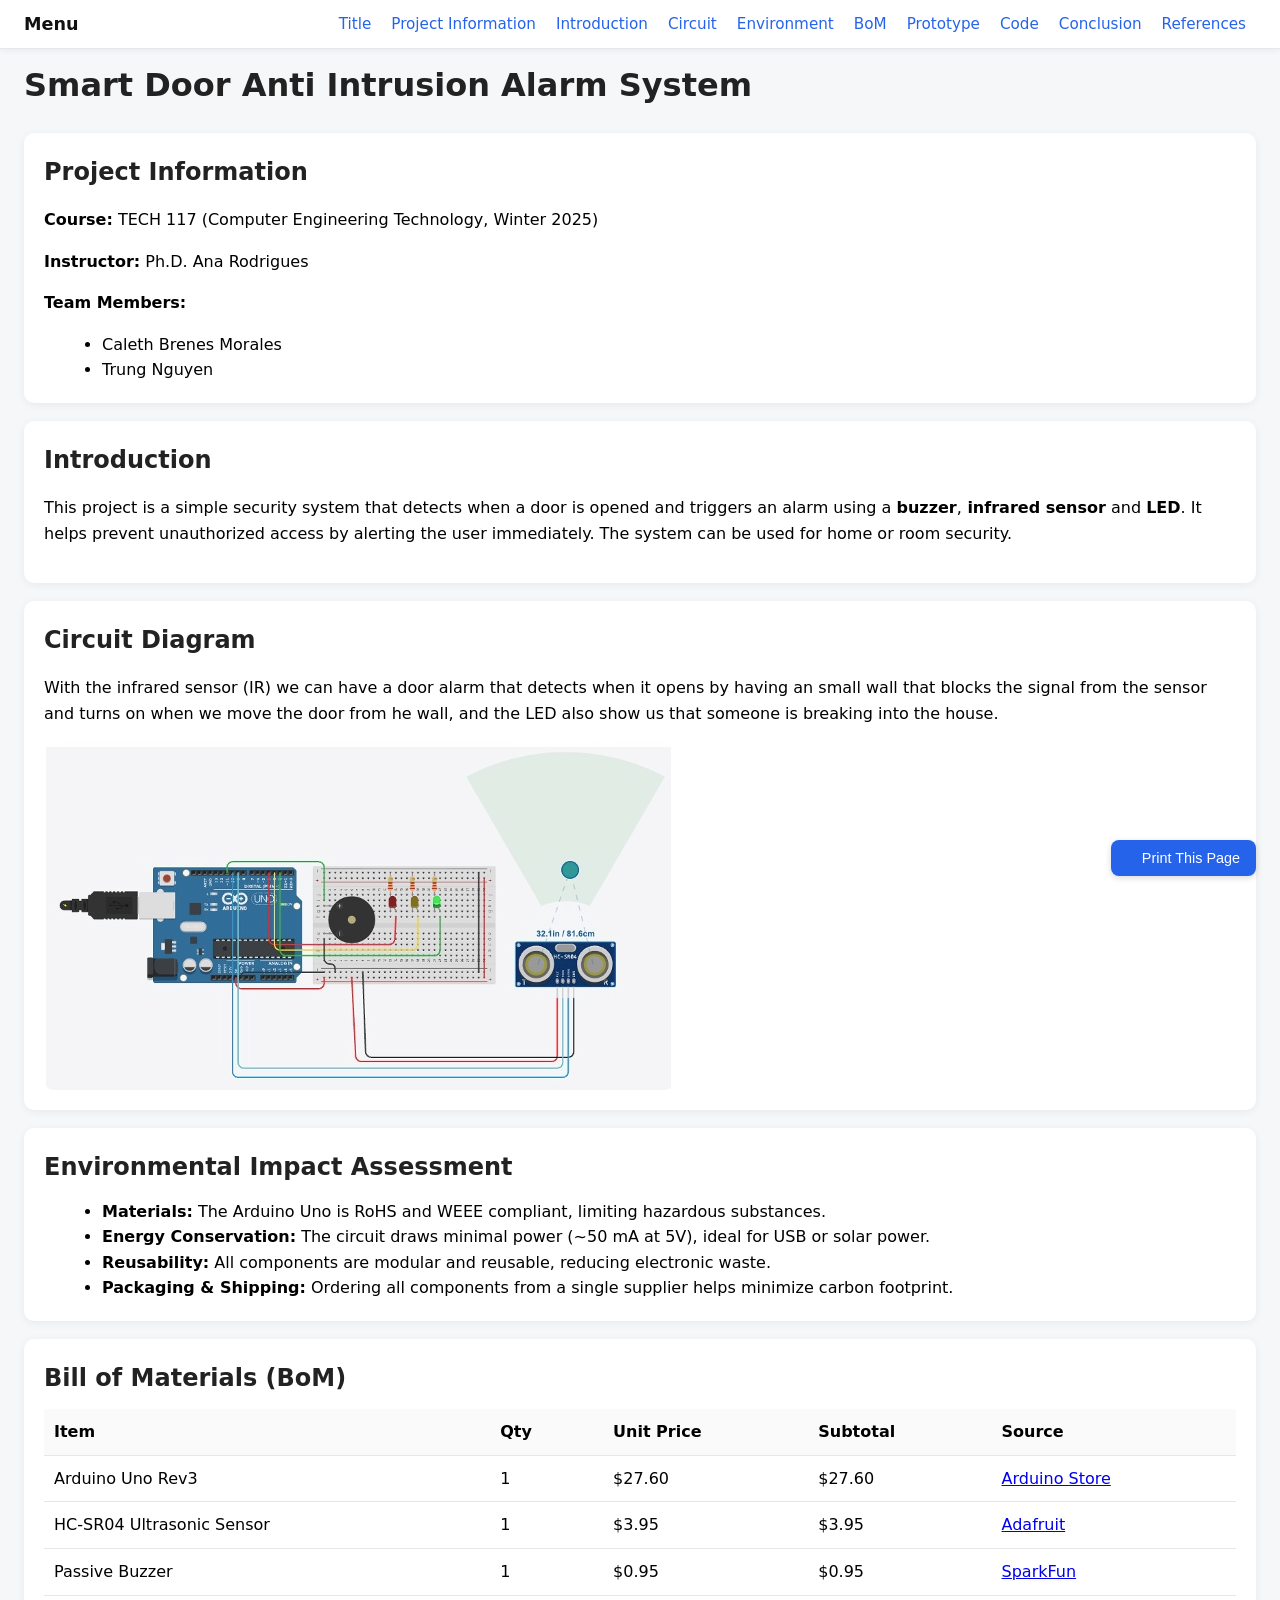
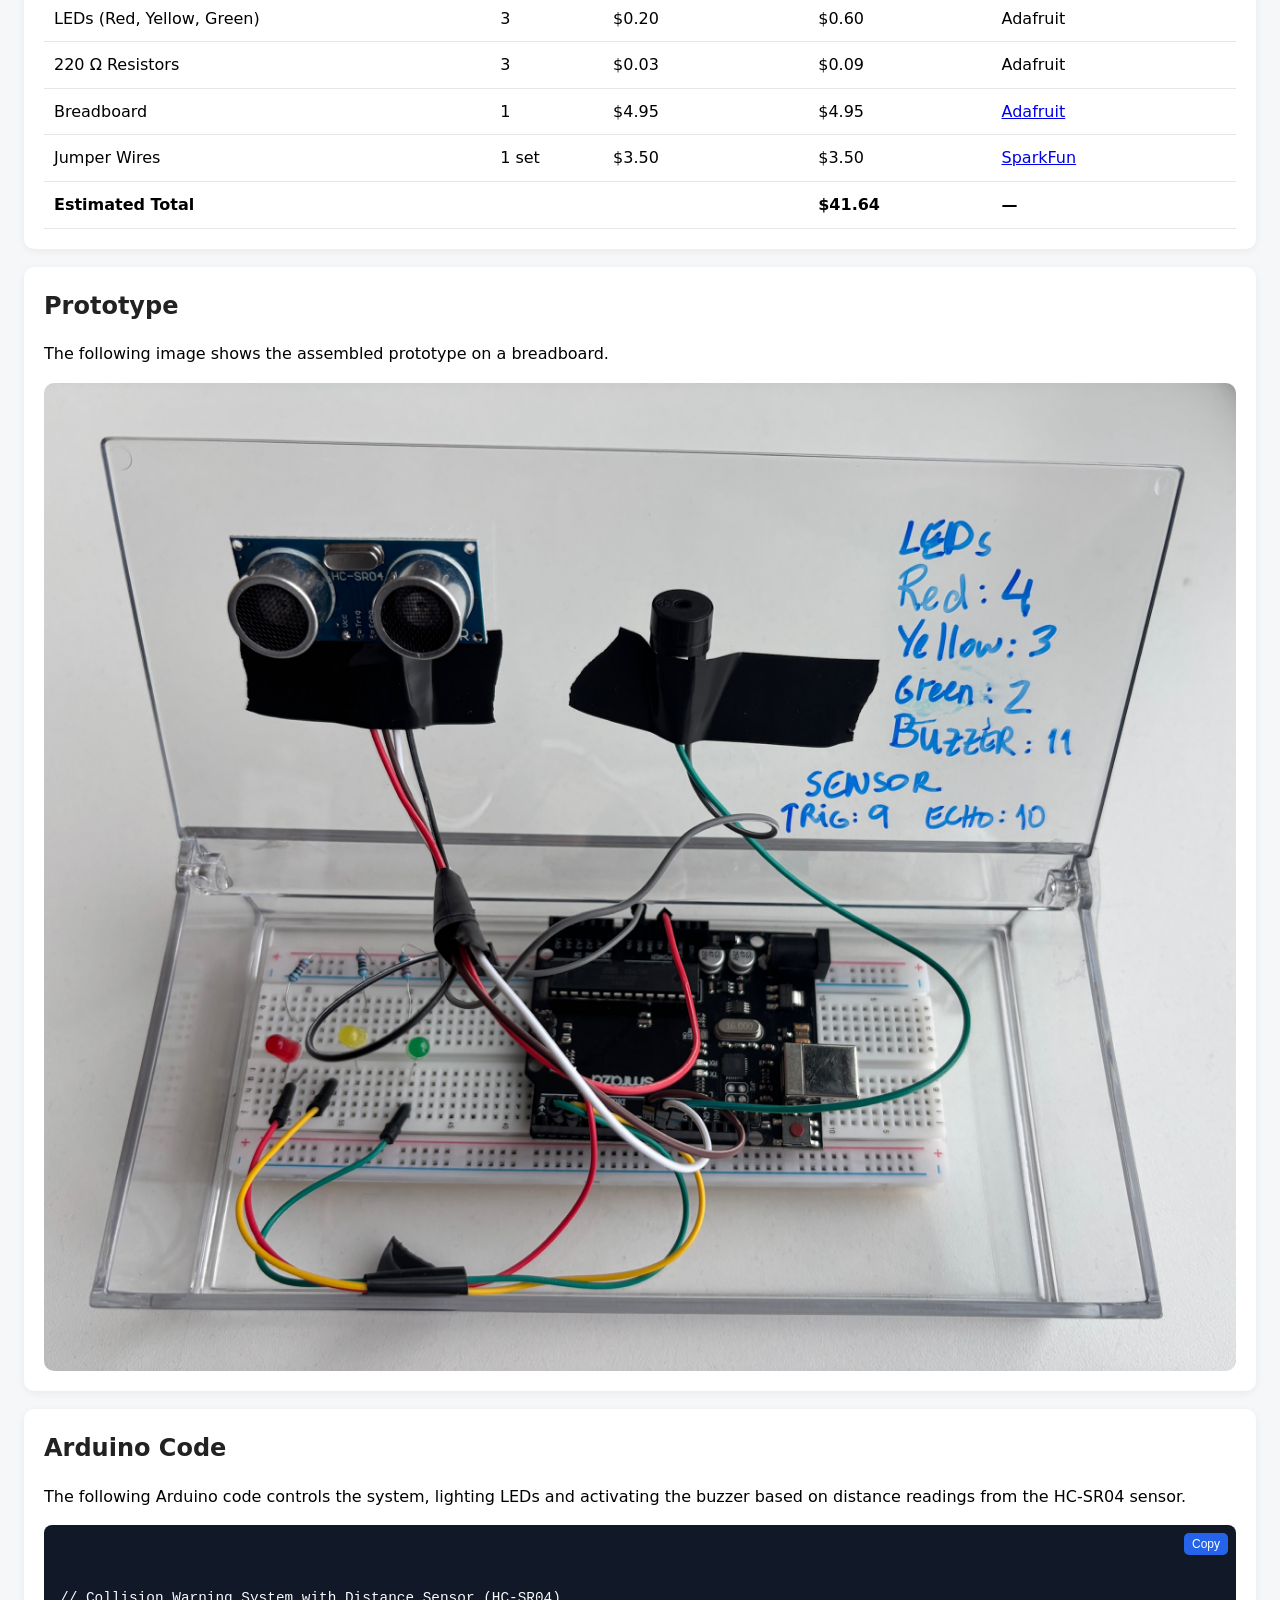
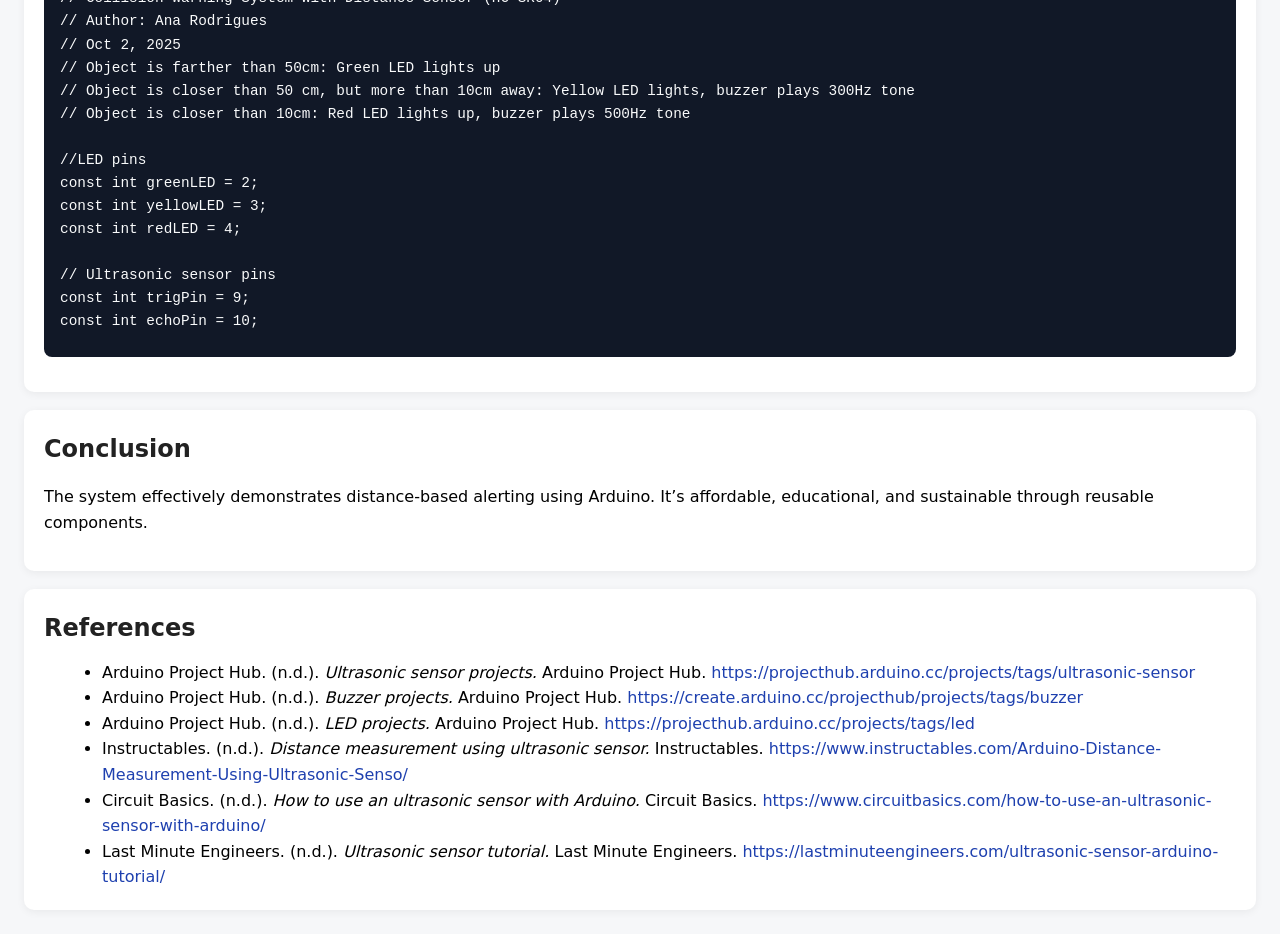
==== index.html @ 3fa7d487 "Add files via upload" ====
<!DOCTYPE html>
<html lang="en">

<head>
  <meta charset="UTF-8" />
  <meta name="viewport" content="width=device-width, initial-scale=1.0" />
  <title>Smart Door Anti Intrusion Alarm System</title>

  <!-- Prism.js syntax highlighting -->
  <link rel="stylesheet" href="https://cdnjs.cloudflare.com/ajax/libs/prism/1.29.0/themes/prism-tomorrow.min.css" />
  <script src="https://cdnjs.cloudflare.com/ajax/libs/prism/1.29.0/prism.min.js"></script>
  <script src="https://cdnjs.cloudflare.com/ajax/libs/prism/1.29.0/components/prism-c.min.js"></script>
  <script src="https://cdnjs.cloudflare.com/ajax/libs/prism/1.29.0/components/prism-cpp.min.js"></script>

  <!-- Includes the stylesheet file styles.css -->
  <link rel="stylesheet" href="styles.css?v=2" />
</head>
<script>
  window.addEventListener("beforeprint", () => {
    const proto = document.getElementById("prototypeImage");
    const printHeroImg = document.querySelector("#print-hero img");

    if (proto && printHeroImg) {
      printHeroImg.src = proto.src;
    }
  });
</script>


<body>
  <!-- Fixed Navigation Menu -->
  <nav id="menu">
    <h3>Menu</h3>
    <ul>
      <li><a href="#top">Title</a></li>
      <li><a href="#information">Project Information</a></li>
      <li><a href="#introduction">Introduction</a></li>
      <li><a href="#circuit-diagram">Circuit</a></li>
      <li><a href="#environment">Environment</a></li>
      <li><a href="#bom">BoM</a></li>
      <li><a href="#prototype">Prototype</a></li>
      <li><a href="#code">Code</a></li>
      <li><a href="#conclusion">Conclusion</a></li>
      <li><a href="#references">References</a></li>
    </ul>
  </nav>
 <button class="print-button" onclick="window.print()" style="position: fixed; bottom: 24px; right: 24px; padding: 10px 16px; background: #2563eb; color: white; border: none; border-radius: 8px; cursor: pointer; box-shadow: 0 2px 6px rgba(0,0,0,0.15); font-size: 0.9rem; z-index: 2000;">  Print This Page </button>

  <h1 id="top">Smart Door Anti Intrusion Alarm System </h1>
<div id="print-hero">
    <img src="" alt="">
</div>

  <section id="information">
    <h2>Project Information</h2>
    <p><strong>Course:</strong> TECH 117 (Computer Engineering Technology, Winter 2025)</p>
    <p><strong>Instructor:</strong> Ph.D. Ana Rodrigues</p>
    <p><strong>Team Members:</strong></p>
    <ul>
      <li>Caleth Brenes Morales</li>
      <li>Trung Nguyen </li>
    </ul>
  </section>

  <section id="introduction">
    <h2>Introduction</h2>
    <p>This project is a simple security system that detects when a door is opened and triggers an alarm using a <strong>buzzer</strong>,<strong> infrared sensor</strong> and <strong>LED</strong>. It helps prevent unauthorized access by alerting the user immediately. The system can be used for home or room security. 
    </p>
  </section>

  <section id="circuit-diagram">
    <h2>Circuit Diagram</h2>
    <p>With the infrared sensor (IR) we can have a door alarm that detects when it opens by having an small wall that blocks the signal from the sensor and turns on when we move the door from he wall, and the LED also show us that someone is breaking into the house.</p>
    <img src="collision-warning-system-Arduino.jpg" alt="Arduino collision warning system">
  </section>

  <section id="environment">
    <h2>Environmental Impact Assessment</h2>
    <ul>
      <li><strong>Materials:</strong> The Arduino Uno is RoHS and WEEE compliant, limiting hazardous substances.
      </li>
      <li><strong>Energy Conservation:</strong> The circuit draws minimal power (~50 mA at 5V), ideal for USB or
        solar power.</li>
      <li><strong>Reusability:</strong> All components are modular and reusable, reducing electronic waste.</li>
      <li><strong>Packaging & Shipping:</strong> Ordering all components from a single supplier helps minimize
        carbon footprint.</li>
    </ul>
  </section>

  <section id="bom">
    <h2>Bill of Materials (BoM)</h2>
    <table>
      <thead>
        <tr>
          <th>Item</th>
          <th>Qty</th>
          <th>Unit Price</th>
          <th>Subtotal</th>
          <th>Source</th>
        </tr>
      </thead>
      <tbody>
        <tr>
          <td>Arduino Uno Rev3</td>
          <td>1</td>
          <td>$27.60</td>
          <td>$27.60</td>
          <td><a href="https://store-usa.arduino.cc/products/arduino-uno-rev3">Arduino Store</a></td>
        </tr>
        <tr>
          <td>HC-SR04 Ultrasonic Sensor</td>
          <td>1</td>
          <td>$3.95</td>
          <td>$3.95</td>
          <td><a href="https://www.adafruit.com/product/3942">Adafruit</a></td>
        </tr>
        <tr>
          <td>Passive Buzzer</td>
          <td>1</td>
          <td>$0.95</td>
          <td>$0.95</td>
          <td><a href="https://www.sparkfun.com/passive-buzzer-module.html">SparkFun</a></td>
        </tr>
        <tr>
          <td>LEDs (Red, Yellow, Green)</td>
          <td>3</td>
          <td>$0.20</td>
          <td>$0.60</td>
          <td>Adafruit</td>
        </tr>
        <tr>
          <td>220 Ω Resistors</td>
          <td>3</td>
          <td>$0.03</td>
          <td>$0.09</td>
          <td>Adafruit</td>
        </tr>
        <tr>
          <td>Breadboard</td>
          <td>1</td>
          <td>$4.95</td>
          <td>$4.95</td>
          <td><a href="https://www.adafruit.com/product/64">Adafruit</a></td>
        </tr>
        <tr>
          <td>Jumper Wires</td>
          <td>1 set</td>
          <td>$3.50</td>
          <td>$3.50</td>
          <td><a href="https://www.sparkfun.com/jumper-wires-standard-7-m-m-30-awg-30-pack.html">SparkFun</a>
          </td>
        </tr>
      </tbody>
      <tfoot>
        <tr>
          <td colspan="3">Estimated Total</td>
          <td>$41.64</td>
          <td>—</td>
        </tr>
      </tfoot>
    </table>
  </section>

  <section id="prototype">
    <h2>Prototype</h2>
    <p>The following image shows the assembled prototype on a breadboard.</p>
    <img  id="prototypeImage" src="prototype.jpg" alt="Collision warning system prototype">
  </section>

  <section id="code">
    <h2>Arduino Code</h2>
    <p>The following Arduino code controls the system, lighting LEDs and activating the buzzer based on distance readings from the HC-SR04 sensor.</p>
<div class="code-container" style="position: relative;">
      <button class="copy-btn" onclick="copyCode()" 
              style="position:absolute; top:8px; right:8px; z-index:10;">
          Copy
      </button>

      <pre class="line-numbers">
 
  <code id="arduinoCode" class="language-cpp">
// Collision Warning System with Distance Sensor (HC-SR04)
// Author: Ana Rodrigues
// Oct 2, 2025
// Object is farther than 50cm: Green LED lights up
// Object is closer than 50 cm, but more than 10cm away: Yellow LED lights, buzzer plays 300Hz tone
// Object is closer than 10cm: Red LED lights up, buzzer plays 500Hz tone

//LED pins
const int greenLED = 2;
const int yellowLED = 3;
const int redLED = 4;

// Ultrasonic sensor pins
const int trigPin = 9;
const int echoPin = 10;

// Passive buzzer pin
const int buzzer = 11;

void setup() {
  pinMode(greenLED, OUTPUT);
  pinMode(yellowLED, OUTPUT);
  pinMode(redLED, OUTPUT);
  pinMode(trigPin, OUTPUT);
  pinMode(echoPin, INPUT);
  Serial.begin(9600);
}

void loop() {
  // Measure distance
  digitalWrite(trigPin, LOW);
  delayMicroseconds(2);
  digitalWrite(trigPin, HIGH);
  delayMicroseconds(10);
  digitalWrite(trigPin, LOW);

  long duration = pulseIn(echoPin, HIGH);
  long distance = duration * 0.034 / 2;

  Serial.print("Distance: ");
  Serial.print(distance);
  Serial.println(" cm");
  
  //Error in measurement:
  if (distance <= 0)
    return;

  //Too close:
  if (distance <= 10) {
    digitalWrite(greenLED, LOW);
    digitalWrite(yellowLED, LOW);
    digitalWrite(redLED, HIGH);
    tone(buzzer, 500); // Play 500Hz tone
    return;
  }

  //Midrange:
  if (distance <= 30) {
    digitalWrite(greenLED, LOW);
    digitalWrite(yellowLED, HIGH);
    digitalWrite(redLED, LOW);
    tone(buzzer, 300); // Play 300Hz tone
    return;
  }

  //Normal status:
  digitalWrite(greenLED, HIGH);
  digitalWrite(yellowLED, LOW);
  digitalWrite(redLED, LOW);
  noTone(buzzer); // stop buzzer

  delay(100);
}
    </code>
  </pre>

    <script>
      function copyCode() {
        const code = document.getElementById('arduinoCode').innerText;
        navigator.clipboard.writeText(code).then(() => {
          alert('Code copied to clipboard!');
        });
      }
    </script>
  </section>



  <section id="conclusion">
    <h2>Conclusion</h2>
    <p>The system effectively demonstrates distance-based alerting using Arduino. It’s affordable, educational, and
      sustainable through reusable components.</p>
  </section>

 <section id="references">
  <h2>References</h2>

  <ul>
    <li>
      Arduino Project Hub. (n.d.). 
      <em>Ultrasonic sensor projects.</em> 
      Arduino Project Hub. 
      <a href="https://projecthub.arduino.cc/projects/tags/ultrasonic-sensor" target="_blank" rel="noopener noreferrer">
        https://projecthub.arduino.cc/projects/tags/ultrasonic-sensor
      </a>
    </li>

    <li>
      Arduino Project Hub. (n.d.). 
      <em>Buzzer projects.</em> 
      Arduino Project Hub. 
      <a href="https://create.arduino.cc/projecthub/projects/tags/buzzer" target="_blank" rel="noopener noreferrer">
        https://create.arduino.cc/projecthub/projects/tags/buzzer
      </a>
    </li>

    <li>
      Arduino Project Hub. (n.d.). 
      <em>LED projects.</em> 
      Arduino Project Hub. 
      <a href="https://projecthub.arduino.cc/projects/tags/led" target="_blank" rel="noopener noreferrer">
        https://projecthub.arduino.cc/projects/tags/led
      </a>
    </li>

    <li>
      Instructables. (n.d.). 
      <em>Distance measurement using ultrasonic sensor.</em> 
      Instructables. 
      <a href="https://www.instructables.com/Arduino-Distance-Measurement-Using-Ultrasonic-Senso/" target="_blank" rel="noopener noreferrer">
        https://www.instructables.com/Arduino-Distance-Measurement-Using-Ultrasonic-Senso/
      </a>
    </li>

    <li>
      Circuit Basics. (n.d.). 
      <em>How to use an ultrasonic sensor with Arduino.</em> 
      Circuit Basics. 
      <a href="https://www.circuitbasics.com/how-to-use-an-ultrasonic-sensor-with-arduino/" target="_blank" rel="noopener noreferrer">
        https://www.circuitbasics.com/how-to-use-an-ultrasonic-sensor-with-arduino/
      </a>
    </li>

    <li>
      Last Minute Engineers. (n.d.). 
      <em>Ultrasonic sensor tutorial.</em> 
      Last Minute Engineers. 
      <a href="https://lastminuteengineers.com/ultrasonic-sensor-arduino-tutorial/" target="_blank" rel="noopener noreferrer">
        https://lastminuteengineers.com/ultrasonic-sensor-arduino-tutorial/
      </a>
    </li>
  </ul>
</section>



</body>

</html>
---- styles.css ----
html {
    scroll-behavior: smooth;
}

main {
    padding: 100px 24px 40px;
    /* pushes content below the navbar */
}



:root {
    color-scheme: light dark;
}

body {
    font-family: system-ui, Arial, sans-serif;
    line-height: 1.6;
    margin: 24px;
    background: #f6f7f9;
    scroll-padding-top: 100px;
    /* keeps scroll positions correct */
}

h1 {
    color: #222;
    margin-top: 60px;
    scroll-margin-top: 100px;
    /* adjust this to your nav height */

}

h2 {
    color: #222;
    margin: 0 0 12px;
}

section {
    background: #fff;
    padding: 20px;
    margin: 0 0 18px;
    border-radius: 10px;
    box-shadow: 0 2px 8px rgba(0, 0, 0, .06);
    scroll-margin-top: 60px;
    /* adjust this to your nav height */

}

ul {
    margin: 8px 0 0 18px;
}

img {
    display: block;
    max-width: 100%;
    height: auto;
    border-radius: 10px;
}

table {
    width: 100%;
    border-collapse: collapse;
    margin-top: 10px;
}

th,
td {
    border-bottom: 1px solid #e5e7eb;
    padding: 10px;
    text-align: left;
    vertical-align: top;
}

th {
    background: #fafafa;
}

tfoot td {
    font-weight: 700;
}

pre {
    background: #111827;
    color: #f9fafb;
    padding: 16px;
    border-radius: 8px;
    overflow-x: auto;
    /* allows horizontal scrolling */
    overflow-y: auto;
    /* allows vertical scrolling */
    max-height: 400px;
    /* limits height before scrolling */
    font-family: "Courier New", monospace;
    font-size: 0.9rem;
    position: relative;
}

.copy-btn {
    position: absolute;
    top: 8px;
    right: 8px;
    background: #2563eb;
    color: #fff;
    border: none;
    border-radius: 5px;
    padding: 4px 8px;
    cursor: pointer;
    font-size: 0.75rem;
}

.copy-btn:hover {
    background: #1d4ed8;
}

/* --- Fixed top navigation bar --- */
nav#menu {
    position: fixed;
    top: 0;
    left: 0;
    right: 0;
    background: #ffffffee;
    backdrop-filter: blur(4px);
    border-bottom: 1px solid #e5e7eb;
    box-shadow: 0 2px 6px rgba(0, 0, 0, 0.05);
    z-index: 1000;
    padding: 10px 24px;
    display: flex;
    align-items: center;
    justify-content: space-between;
    flex-wrap: wrap;
}

nav#menu h3 {
    margin: 0;
    font-size: 1.1rem;
    color: #111;
}

nav#menu ul {
    display: flex;
    list-style: none;
    margin: 0;
    padding: 0;
    flex-wrap: wrap;
}

nav#menu li {
    margin: 0 10px;
}

nav#menu a {
    text-decoration: none;
    color: #2563eb;
    font-weight: 500;
    font-size: 0.95rem;
    transition: color 0.2s ease-in-out;
}

nav#menu a:hover {
    color: #1d4ed8;
    text-decoration: underline;
}

/* --- References section --- */

#references a {
    color: #1e40af;
    text-decoration: none;
}

#references a:hover {
    text-decoration: underline;
}

/* Responsive: hide menu on small screens */
@media (max-width: 768px) {
    nav#menu ul {
        display: block;
        margin-top: 8px;
    }

    nav#menu li {
        margin: 4px 0;
    }
}

/* === Printer-Friendly Version === */
/* ===== Printer-friendly overrides (paste at end of styles.css) ===== */
@media print {
  /* hide interactive UI */
  nav#menu,
  .print-button,
  .copy-btn {
    display: none !important;
  }

  /* general page cleanup */
  body {
    background: #ffffff !important;
    margin: 12mm !important; /* use printer-friendly margin */
    color: #000 !important;
  }

  section {
    box-shadow: none !important;
    background: #fff !important;
    padding: 0 0 12px !important;
    margin: 0 0 12px !important;
    border-radius: 0 !important;
  }

  /* make code blocks expand and paginate (no inner scrollbars) */
  pre, pre > code, code.language-cpp, pre.line-numbers {
    max-height: none !important;        /* remove fixed height */
    overflow: visible !important;       /* allow it to flow onto pages */
    white-space: pre-wrap !important;   /* wrap long lines so they don't overflow paper */
    word-break: break-word !important;  /* safer breaking for long tokens */
    background: #fff !important;        /* light background for printing */
    color: #000 !important;
    border: none !important;
    -webkit-print-color-adjust: exact;   /* ensure colors (if any) print as specified */
    page-break-inside: auto !important; /* allow splitting across pages when necessary */
    break-inside: auto !important;
  }

  /* reduce padding so large code blocks don't push content off the page */
  pre {
    padding: 8px !important;
    font-size: 10.5pt !important; /* slightly larger for PDFs if you prefer */
  }

  /* keep table layout printer-friendly */
  table {
    page-break-inside: auto;
  }
  tr {
    page-break-inside: avoid;
    page-break-after: auto;
  }

  /* images should scale to page width */
  img {
    max-width: 100% !important;
    height: auto !important;
    page-break-inside: avoid;
  }

  section {
    page-break-before: always !important;
    break-before: page !important;
}
section:first-of-type {
    page-break-before: auto !important;
    break-before: auto !important;
}

#print-hero {
      display: block !important;
      margin-bottom: 12mm;
      text-align: center;
  }

  #print-hero img {
      max-width: 100%;
      height: auto;
      margin-top: 5mm;
  }
  nav#menu,
    nav#menu * {
        display: none !important;
        visibility: hidden !important;
    }

}
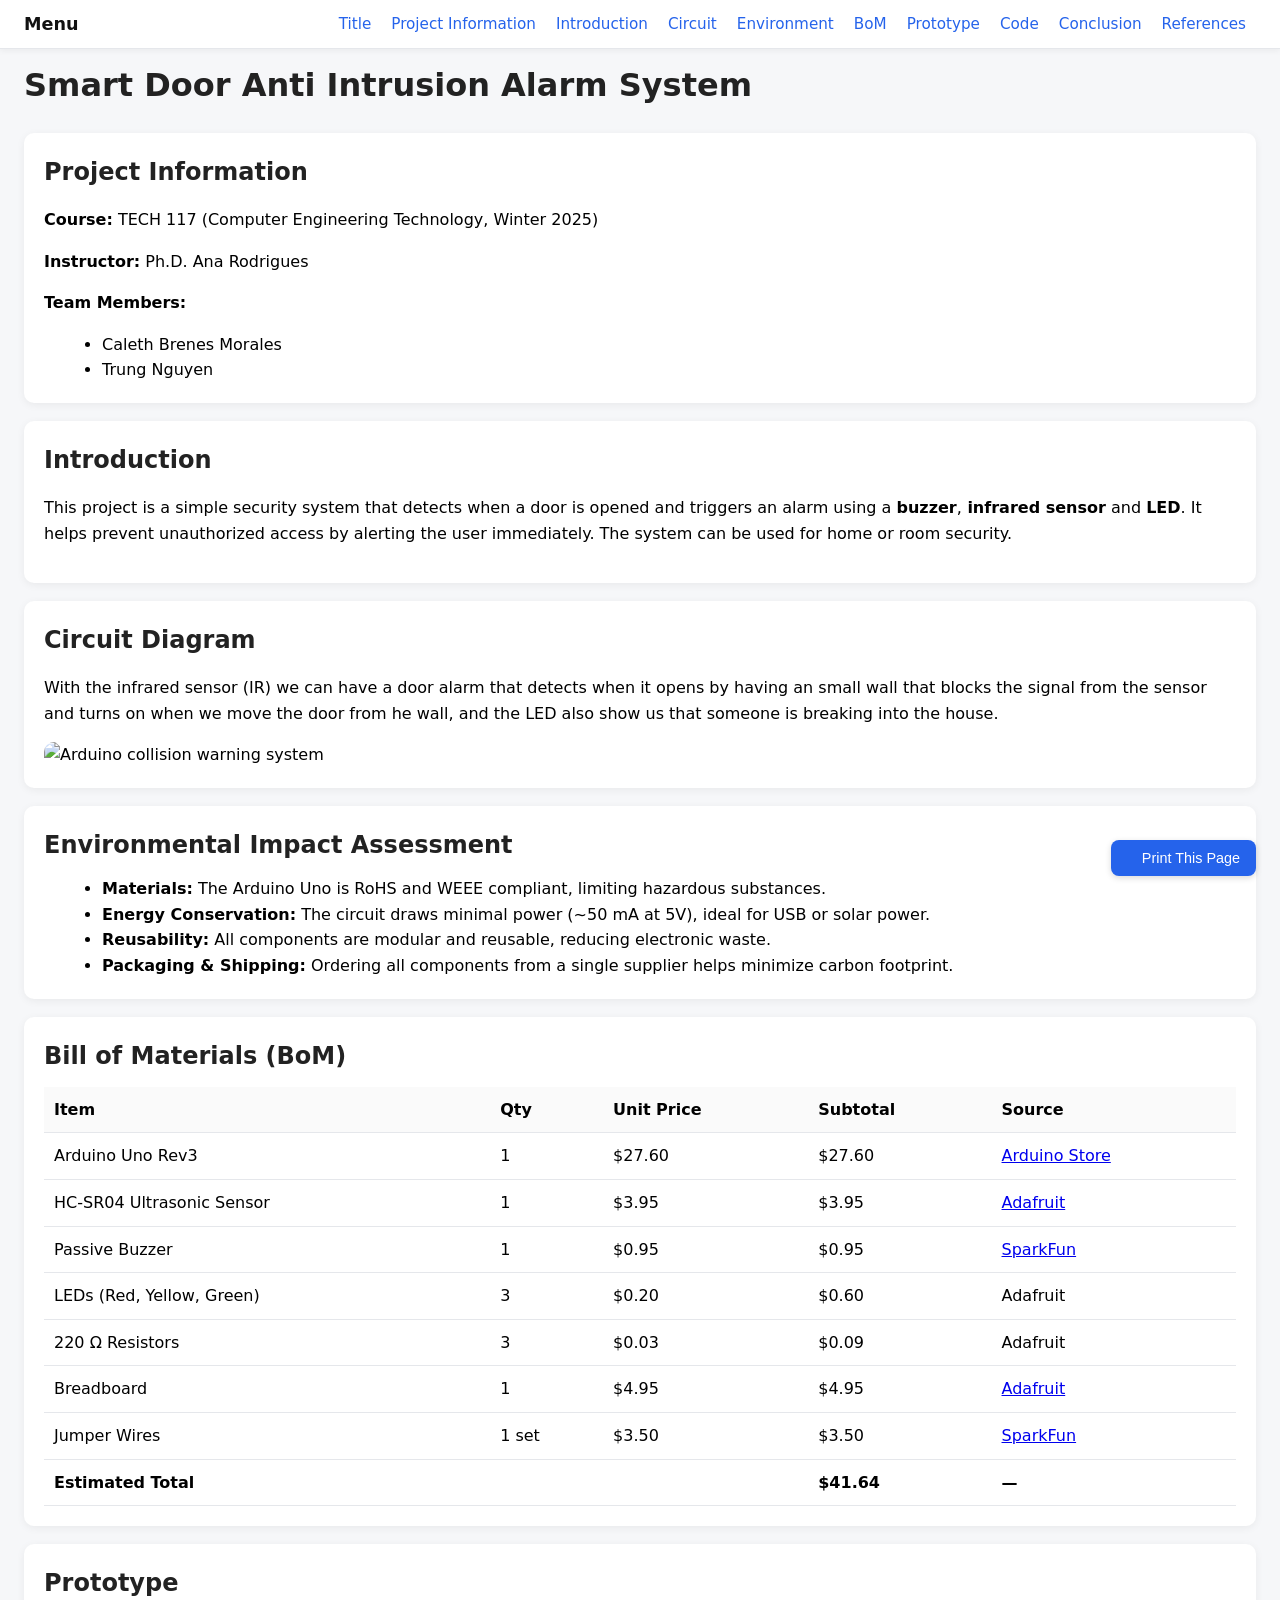
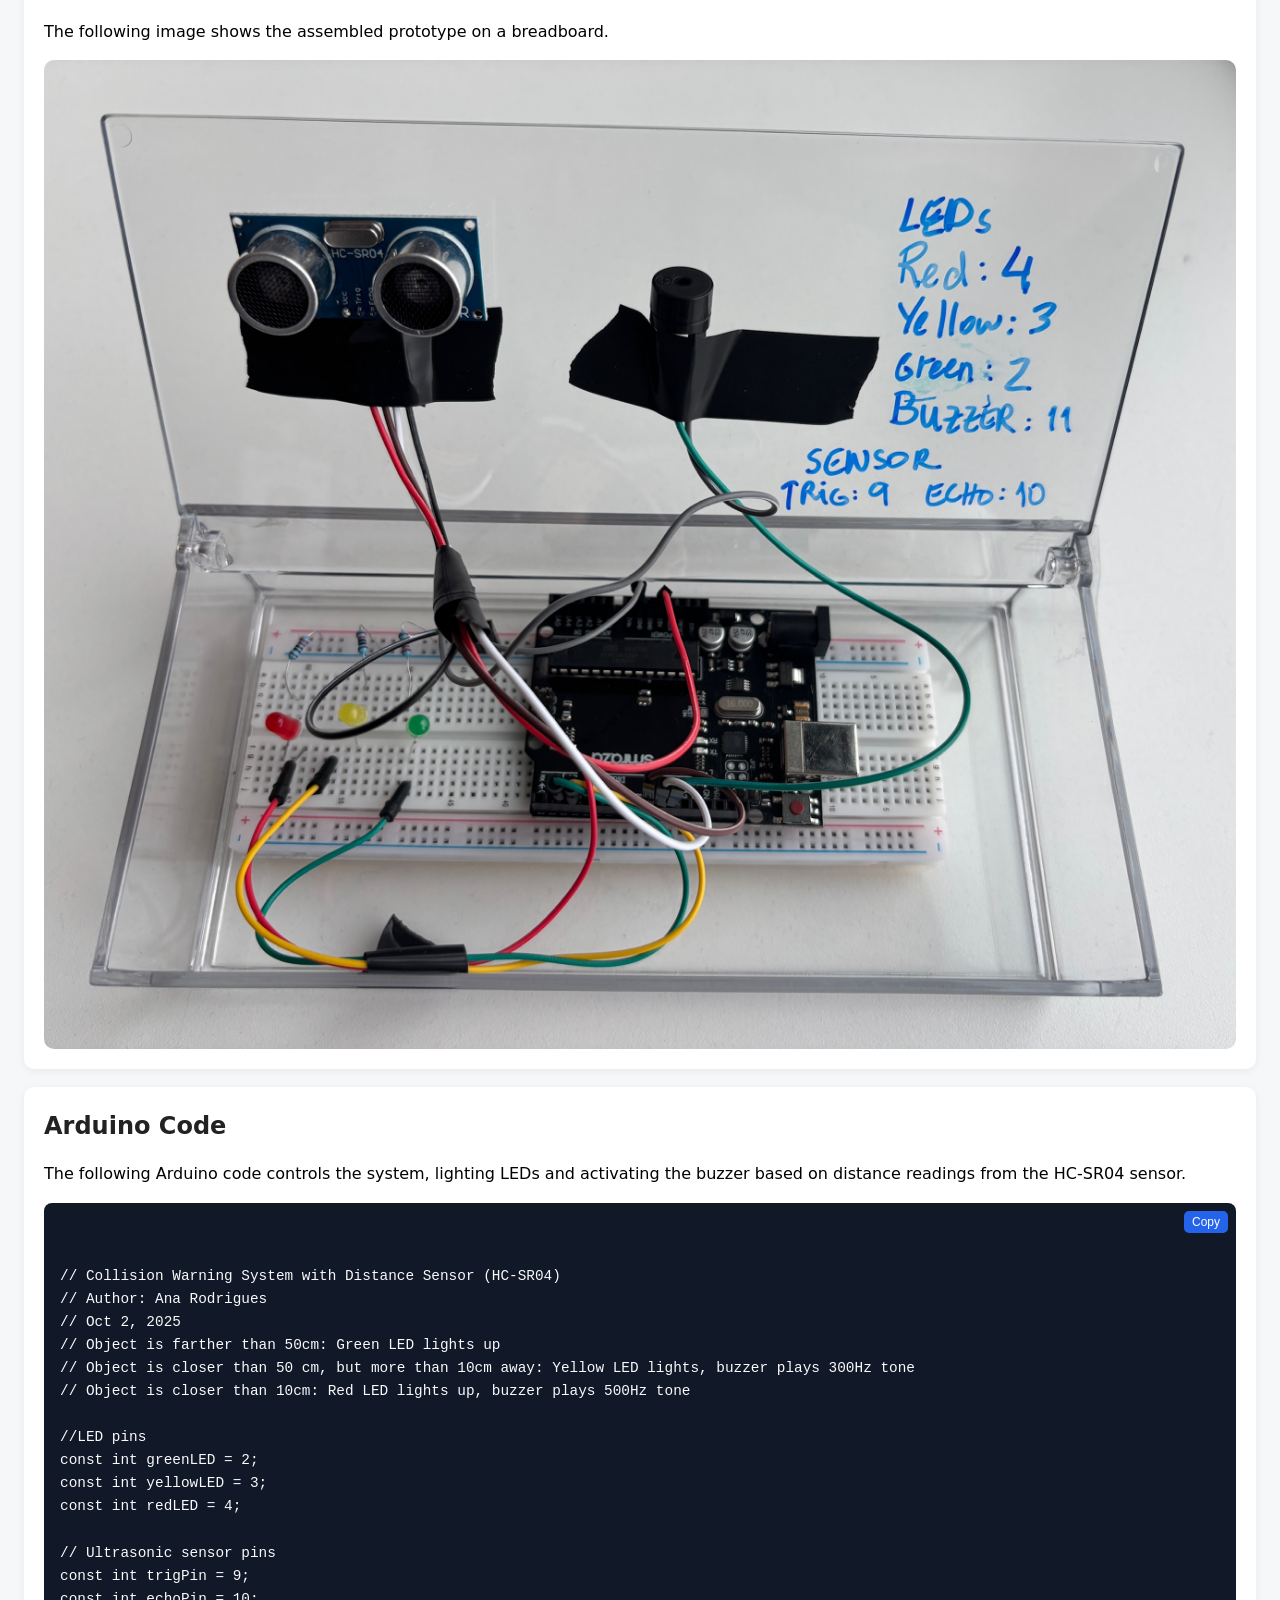
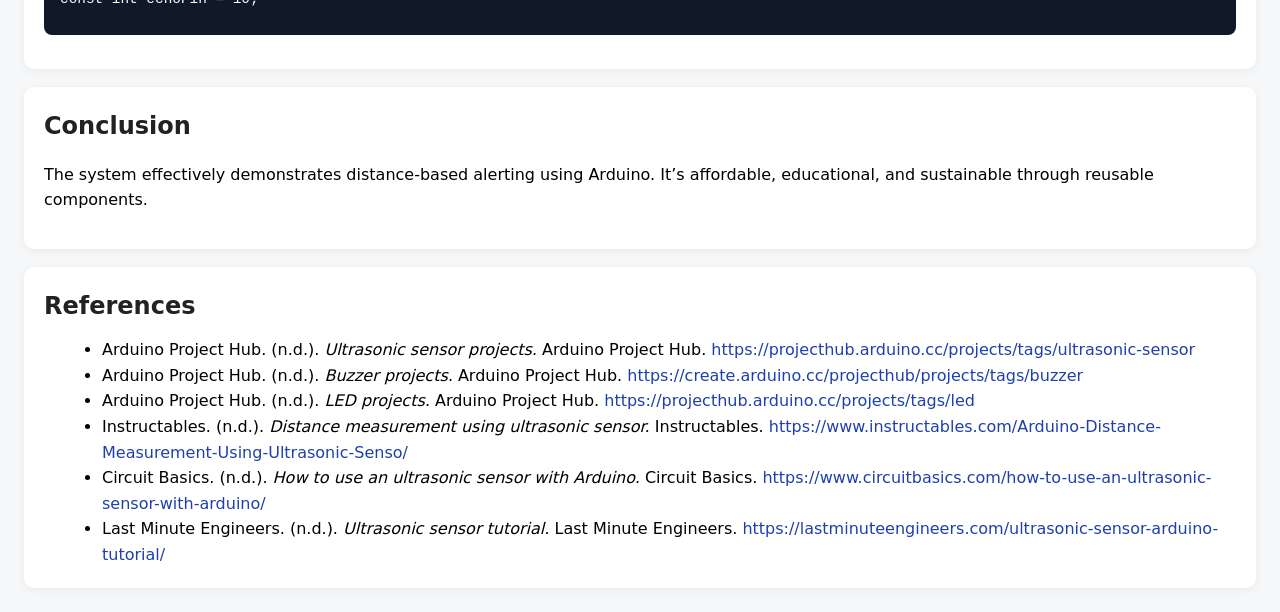
==== commit 9a2cfc84: "index file updated index file with new image" ====
--- a/index.html
+++ b/index.html
@@ -71,7 +71,7 @@
   <section id="circuit-diagram">
     <h2>Circuit Diagram</h2>
     <p>With the infrared sensor (IR) we can have a door alarm that detects when it opens by having an small wall that blocks the signal from the sensor and turns on when we move the door from he wall, and the LED also show us that someone is breaking into the house.</p>
-    <img src="collision-warning-system-Arduino.jpg" alt="Arduino collision warning system">
+    <img src="Obstacle-dectector-with-IR-sensor.jpg" alt="Arduino collision warning system">
   </section>
 
   <section id="environment">
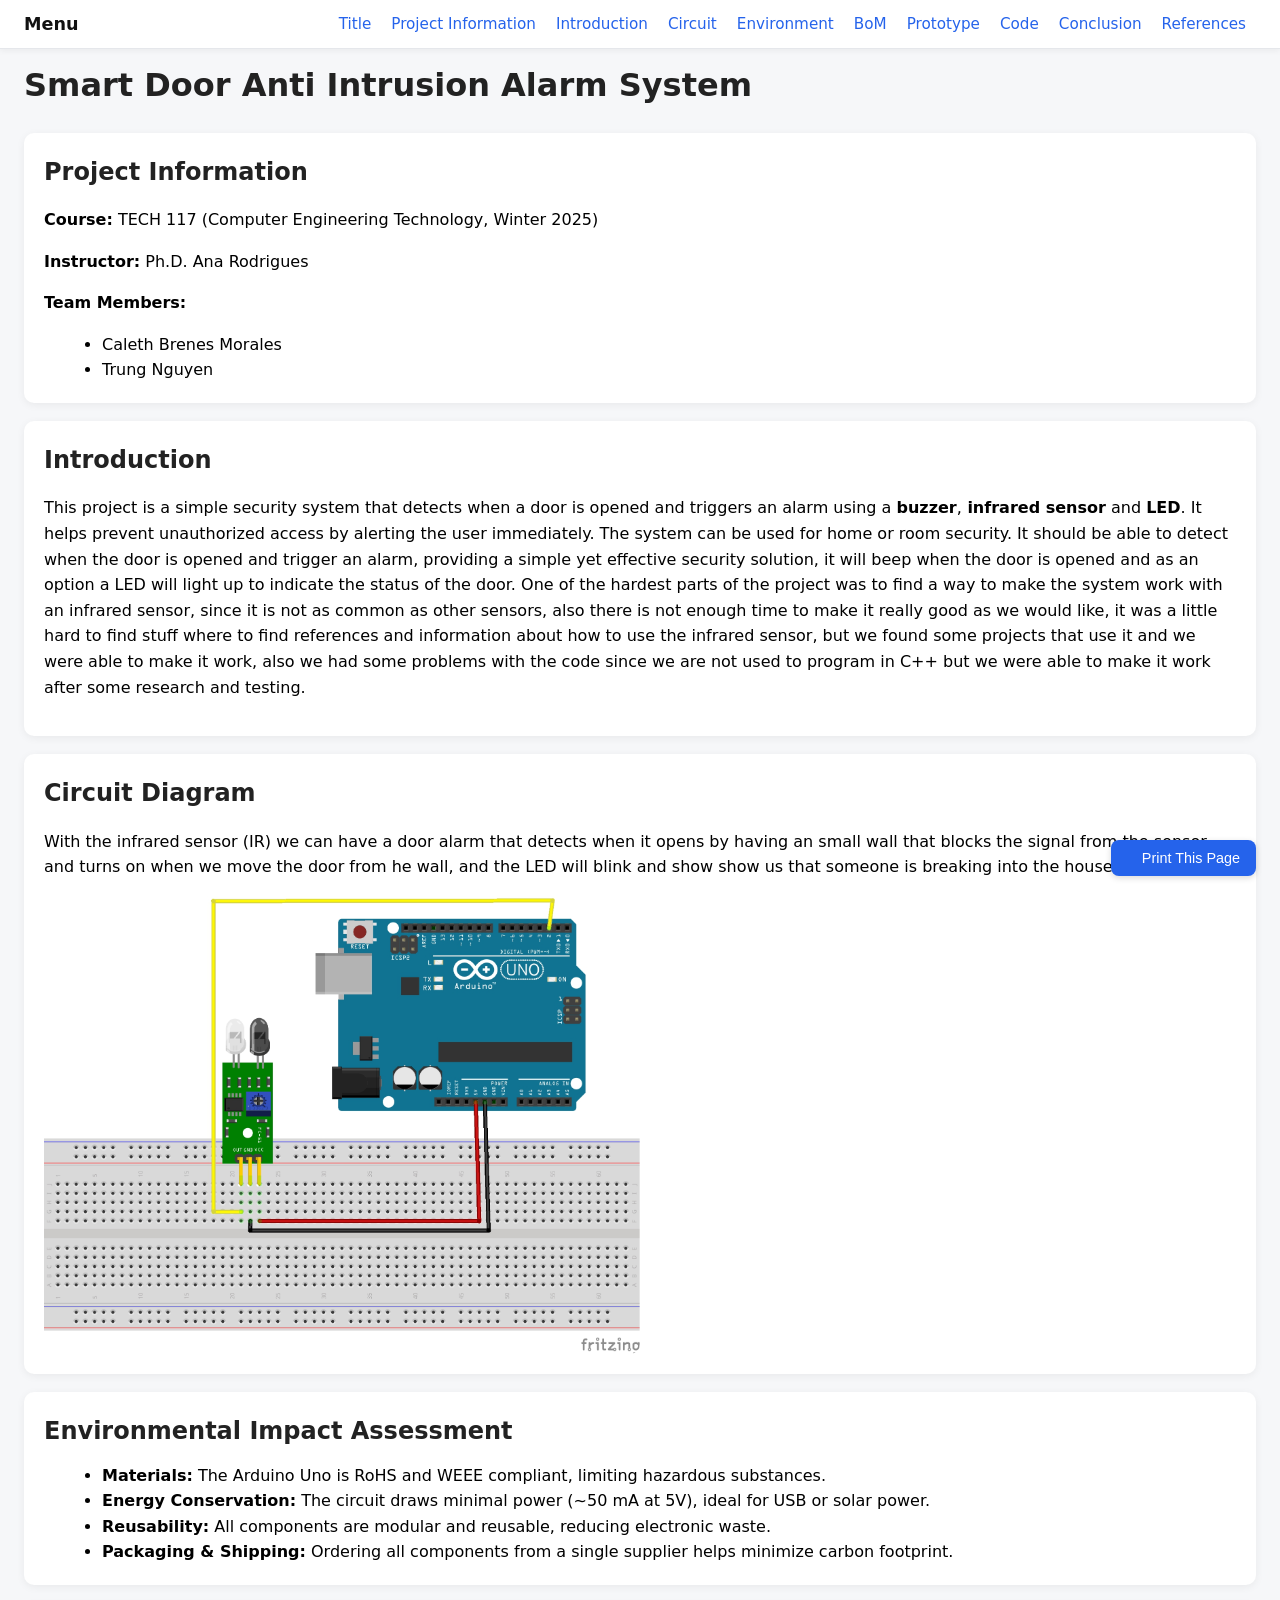
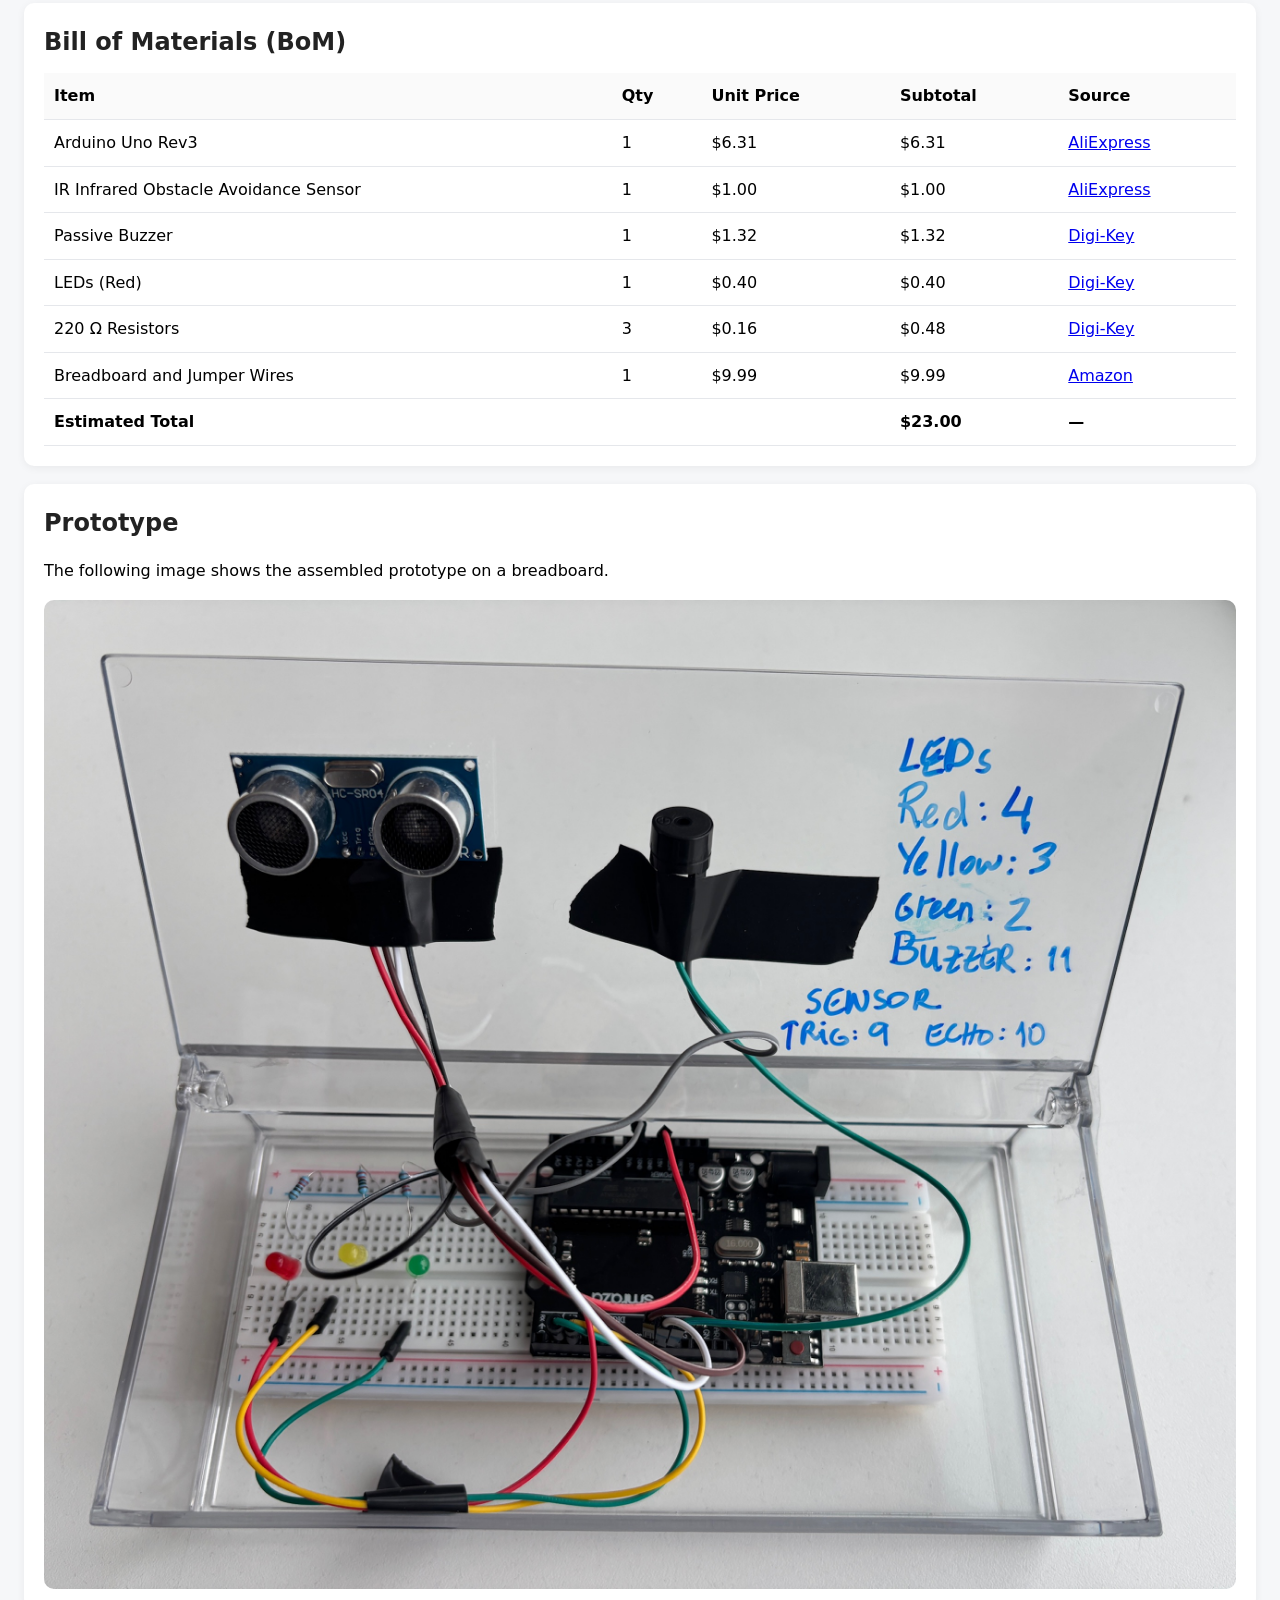
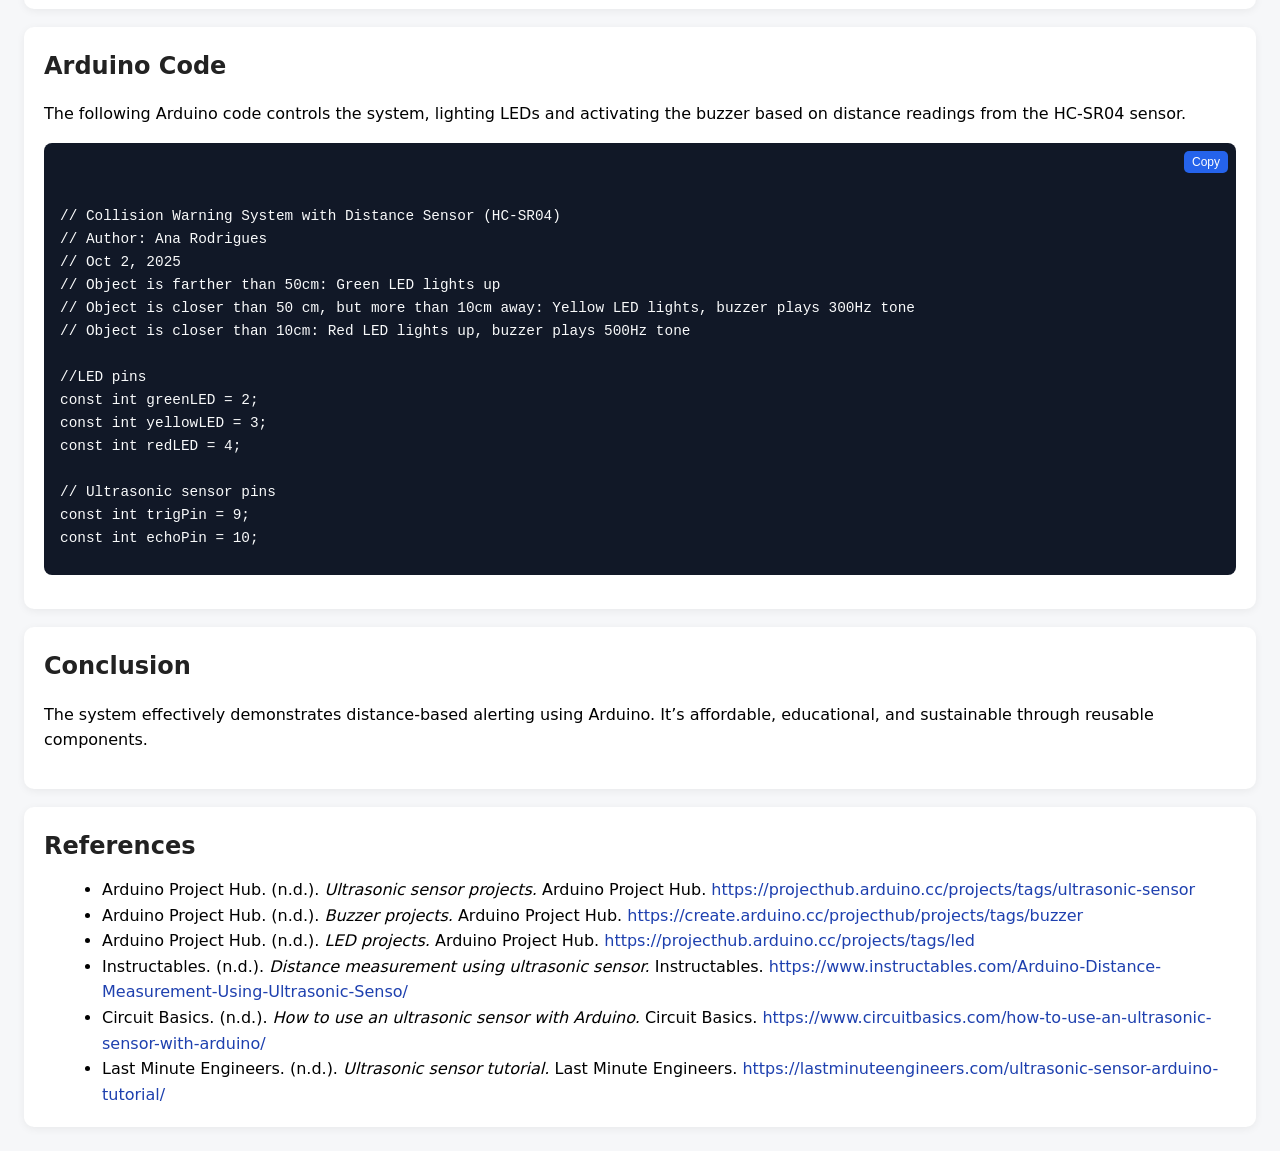
==== commit c7b33f30: "index and styles Changes made to these two files about introduction, references, prices, images etc" ====
--- a/index.html
+++ b/index.html
@@ -64,13 +64,13 @@
 
   <section id="introduction">
     <h2>Introduction</h2>
-    <p>This project is a simple security system that detects when a door is opened and triggers an alarm using a <strong>buzzer</strong>,<strong> infrared sensor</strong> and <strong>LED</strong>. It helps prevent unauthorized access by alerting the user immediately. The system can be used for home or room security. 
+    <p>This project is a simple security system that detects when a door is opened and triggers an alarm using a <strong>buzzer</strong>,<strong> infrared sensor</strong> and <strong>LED</strong>. It helps prevent unauthorized access by alerting the user immediately. The system can be used for home or room security. It should be able to detect when the door is opened and trigger an alarm, providing a simple yet effective security solution, it will beep when the door is opened and as an option a LED will light up to indicate the status of the door. One of the hardest parts of the project was to find a way to make the system work with an infrared sensor, since it is not as common as other sensors, also there is not enough time to make it really good as we would like, it was a little hard to find stuff where to find references and information about how to use the infrared sensor, but we found some projects that use it and we were able to make it work, also we had some problems with the code since we are not used to program in C++ but we were able to make it work after some research and testing.
     </p>
   </section>
 
   <section id="circuit-diagram">
     <h2>Circuit Diagram</h2>
-    <p>With the infrared sensor (IR) we can have a door alarm that detects when it opens by having an small wall that blocks the signal from the sensor and turns on when we move the door from he wall, and the LED also show us that someone is breaking into the house.</p>
+    <p>With the infrared sensor (IR) we can have a door alarm that detects when it opens by having an small wall that blocks the signal from the sensor and turns on when we move the door from he wall, and the LED  will blink and show show us that someone is breaking into the house.</p>
     <img src="Obstacle-dectector-with-IR-sensor.jpg" alt="Arduino collision warning system">
   </section>
 
@@ -103,58 +103,51 @@
         <tr>
           <td>Arduino Uno Rev3</td>
           <td>1</td>
-          <td>$27.60</td>
-          <td>$27.60</td>
-          <td><a href="https://store-usa.arduino.cc/products/arduino-uno-rev3">Arduino Store</a></td>
-        </tr>
-        <tr>
-          <td>HC-SR04 Ultrasonic Sensor</td>
-          <td>1</td>
-          <td>$3.95</td>
-          <td>$3.95</td>
-          <td><a href="https://www.adafruit.com/product/3942">Adafruit</a></td>
+          <td>$6.31</td>
+          <td>$6.31</td>
+          <td><a href="https://www.aliexpress.com/item/1005009850029192.html?src=google&src=google&albch=shopping&acnt=631-313-3945&isdl=y&slnk=&plac=&mtctp=&albbt=Google_7_shopping&aff_platform=google&aff_short_key=UneMJZVf&gclsrc=aw.ds&&albagn=888888&&ds_e_adid=&ds_e_matchtype=&ds_e_device=c&ds_e_network=x&ds_e_product_group_id=&ds_e_product_id=en1005009850029192&ds_e_product_merchant_id=5360280250&ds_e_product_country=CA&ds_e_product_language=en&ds_e_product_channel=online&ds_e_product_store_id=&ds_url_v=2&albcp=19366866438&albag=&isSmbAutoCall=false&needSmbHouyi=false&gad_source=1&gad_campaignid=17337458112&gbraid=0AAAAACbpRIlO-Pb1ALzIKGy-bkuINwtUC&gclid=CjwKCAjwvqjOBhAGEiwAngeQnR8RYJu126oS2Ndnpceh3uk0pZoXTRCJ673lyeuwmfZ_zZ5wT8w-wxoCm5cQAvD_BwE">AliExpress</a></td>
+        </tr>
+        <tr>
+          <td>IR Infrared Obstacle Avoidance Sensor</td>
+          <td>1</td>
+          <td>$1.00</td>
+          <td>$1.00</td>
+          <td><a href="https://www.aliexpress.com/item/1005009170825455.html?src=google&pdp_npi=4%40dis!CAD!0.91!0.85!!!!!%40!12000056127134574!ppc!!!">AliExpress</a></td>
         </tr>
         <tr>
           <td>Passive Buzzer</td>
           <td>1</td>
-          <td>$0.95</td>
-          <td>$0.95</td>
-          <td><a href="https://www.sparkfun.com/passive-buzzer-module.html">SparkFun</a></td>
-        </tr>
-        <tr>
-          <td>LEDs (Red, Yellow, Green)</td>
-          <td>3</td>
-          <td>$0.20</td>
-          <td>$0.60</td>
-          <td>Adafruit</td>
+          <td>$1.32</td>
+          <td>$1.32</td>
+          <td><a href="https://www.digikey.ca/en/products/detail/soberton-inc/WT-1209T/16384509?gclsrc=aw.ds&gad_source=1&gad_campaignid=17336435733&gbraid=0AAAAADrbLli_oYJjJ_R0BfgjiYqfZnp-l&gclid=CjwKCAjwvqjOBhAGEiwAngeQnZt4ki5XQWcKo9uxm20dXg18h6IkG7s0pz4xUXb5BusFdzCZ4MTjaxoCz1QQAvD_BwE">Digi-Key</a></td>
+        </tr>
+        <tr>
+          <td>LEDs (Red)</td>
+          <td>1</td>
+          <td>$0.40</td>
+          <td>$0.40</td>
+         <td><a href="https://www.digikey.ca/en/products/detail/kingbright/WP7113SURDK/16602177?gclsrc=aw.ds&gad_source=1&gad_campaignid=17336435733&gbraid=0AAAAADrbLli_oYJjJ_R0BfgjiYqfZnp-l&gclid=CjwKCAjwvqjOBhAGEiwAngeQnZ3b2XwVKoVP4kJ4l2Pb3NX724UIWS4_Fs4RKBJjZf1xDQQlm6qf3xoCzrcQAvD_BwE">Digi-Key</a></td>
         </tr>
         <tr>
           <td>220 Ω Resistors</td>
           <td>3</td>
-          <td>$0.03</td>
-          <td>$0.09</td>
-          <td>Adafruit</td>
-        </tr>
-        <tr>
-          <td>Breadboard</td>
-          <td>1</td>
-          <td>$4.95</td>
-          <td>$4.95</td>
-          <td><a href="https://www.adafruit.com/product/64">Adafruit</a></td>
-        </tr>
-        <tr>
-          <td>Jumper Wires</td>
-          <td>1 set</td>
-          <td>$3.50</td>
-          <td>$3.50</td>
-          <td><a href="https://www.sparkfun.com/jumper-wires-standard-7-m-m-30-awg-30-pack.html">SparkFun</a>
-          </td>
+          <td>$0.16</td>
+          <td>$0.48</td>
+          <td><a href="https://www.digikey.ca/en/products/detail/koa-speer-electronics-inc/CFS1-4CT52R221J/13538219?gclsrc=aw.ds&gad_source=4&gad_campaignid=23192198598&gbraid=0AAAAADrbLljhFPxjSvOWipf9Fj8C7_0qd&gclid=CjwKCAjwvqjOBhAGEiwAngeQnTjtbJ2LUpRL-pgqUcMu4jyewqsNEE7ev-WvwQtTJnE9Kqn45dpHNxoCTBAQAvD_BwE">Digi-Key</a></td>
+        </tr>
+        <tr>
+          <td>Breadboard and Jumper Wires</td>
+          <td>1</td>
+          <td>$9.99</td>
+          <td>$9.99</td>
+          <td><a href="https://www.amazon.ca/Haobase-Solderless-Breadboard-Points-Contacts/dp/B01FJ7FJKO/ref=asc_df_B01FJ7FJKO?mcid=05f5108cd0d83918a1c218b3f564ebfc&tag=googleshopc0c-20&linkCode=df0&hvadid=706724917197&hvpos=&hvnetw=g&hvrand=12539606091639028348&hvpone=&hvptwo=&hvqmt=&hvdev=c&hvdvcmdl=&hvlocint=&hvlocphy=9198443&hvtargid=pla-2297015288322&psc=1&hvocijid=12539606091639028348-B01FJ7FJKO-&hvexpln=0&gad_source=1">Amazon</a></td>
+        </tr>
         </tr>
       </tbody>
       <tfoot>
         <tr>
           <td colspan="3">Estimated Total</td>
-          <td>$41.64</td>
+          <td>$23.00</td>
           <td>—</td>
         </tr>
       </tfoot>
--- a/styles.css
+++ b/styles.css
@@ -8,10 +8,6 @@
 }
 
 
-
-:root {
-    color-scheme: light dark;
-}
 
 body {
     font-family: system-ui, Arial, sans-serif;
@@ -55,6 +51,10 @@
     max-width: 100%;
     height: auto;
     border-radius: 10px;
+}
+
+#circuit-diagram img {
+    max-width: 50%;
 }
 
 table {
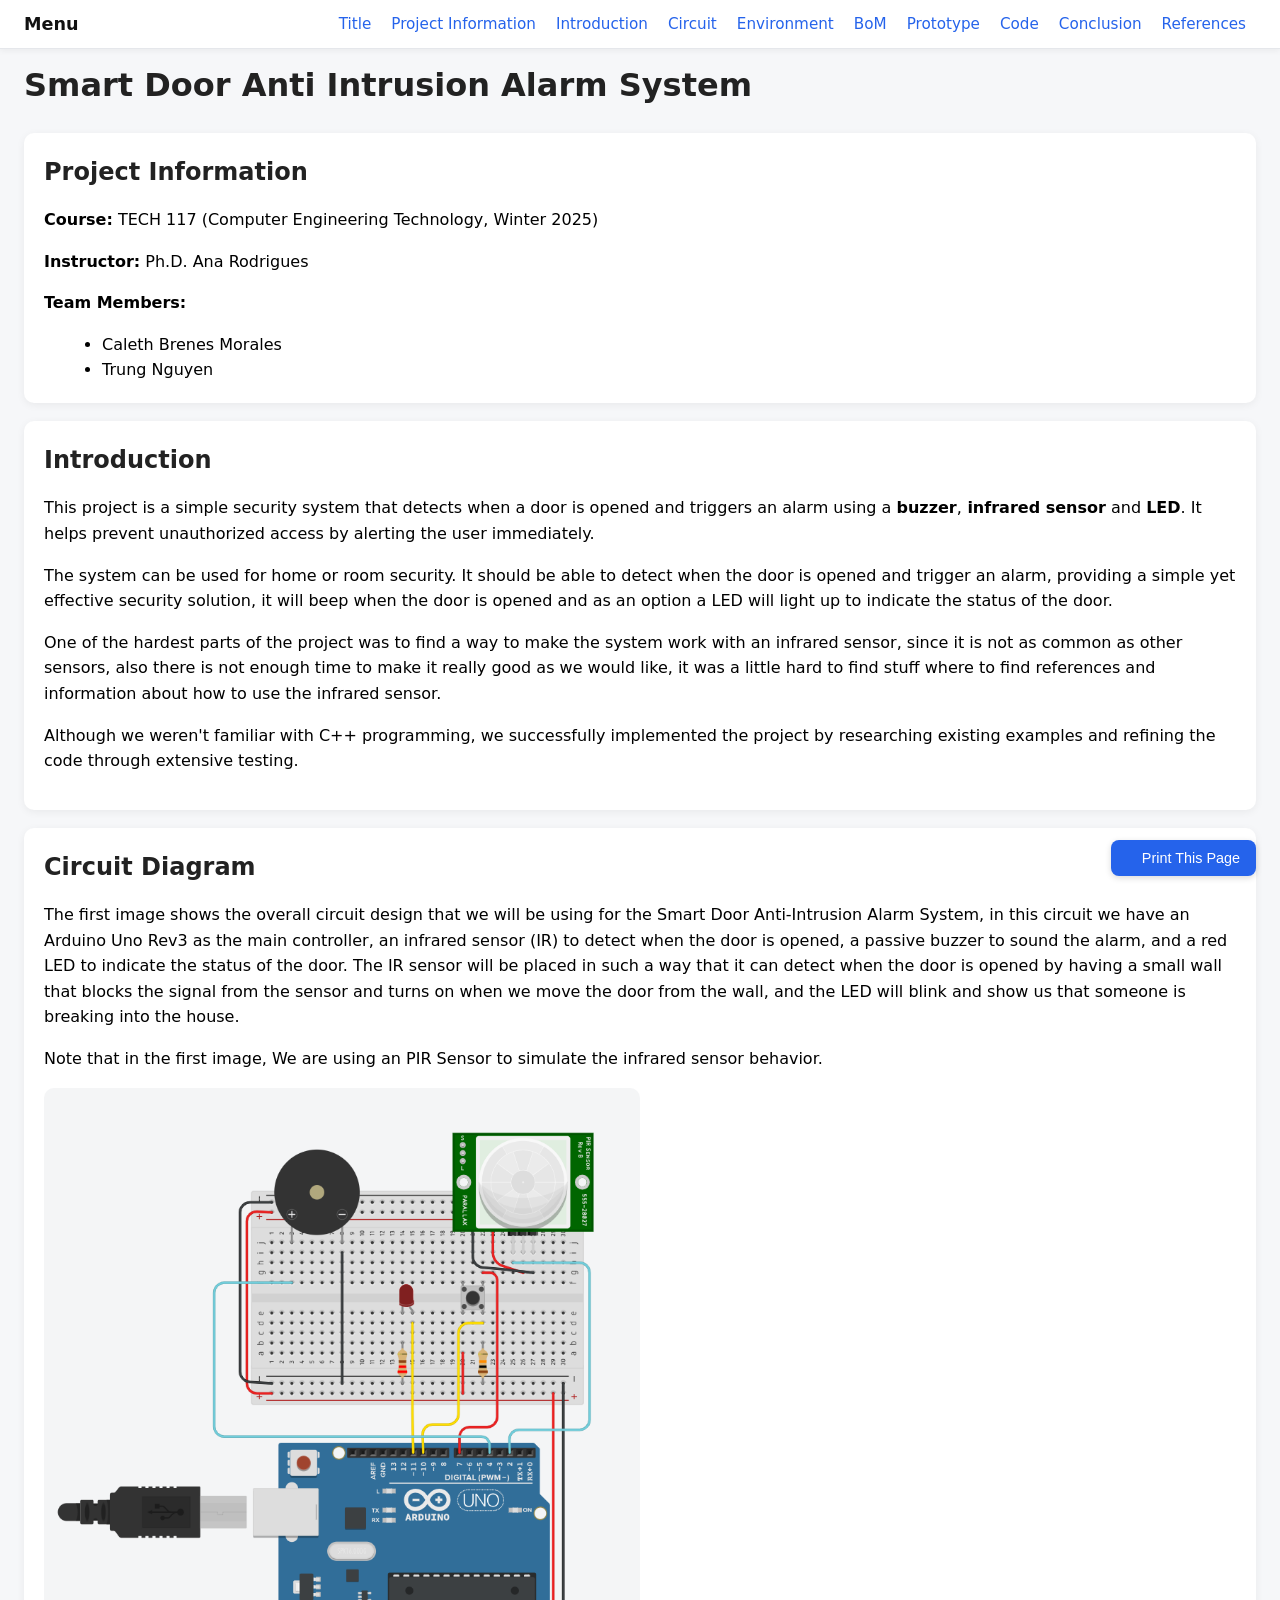
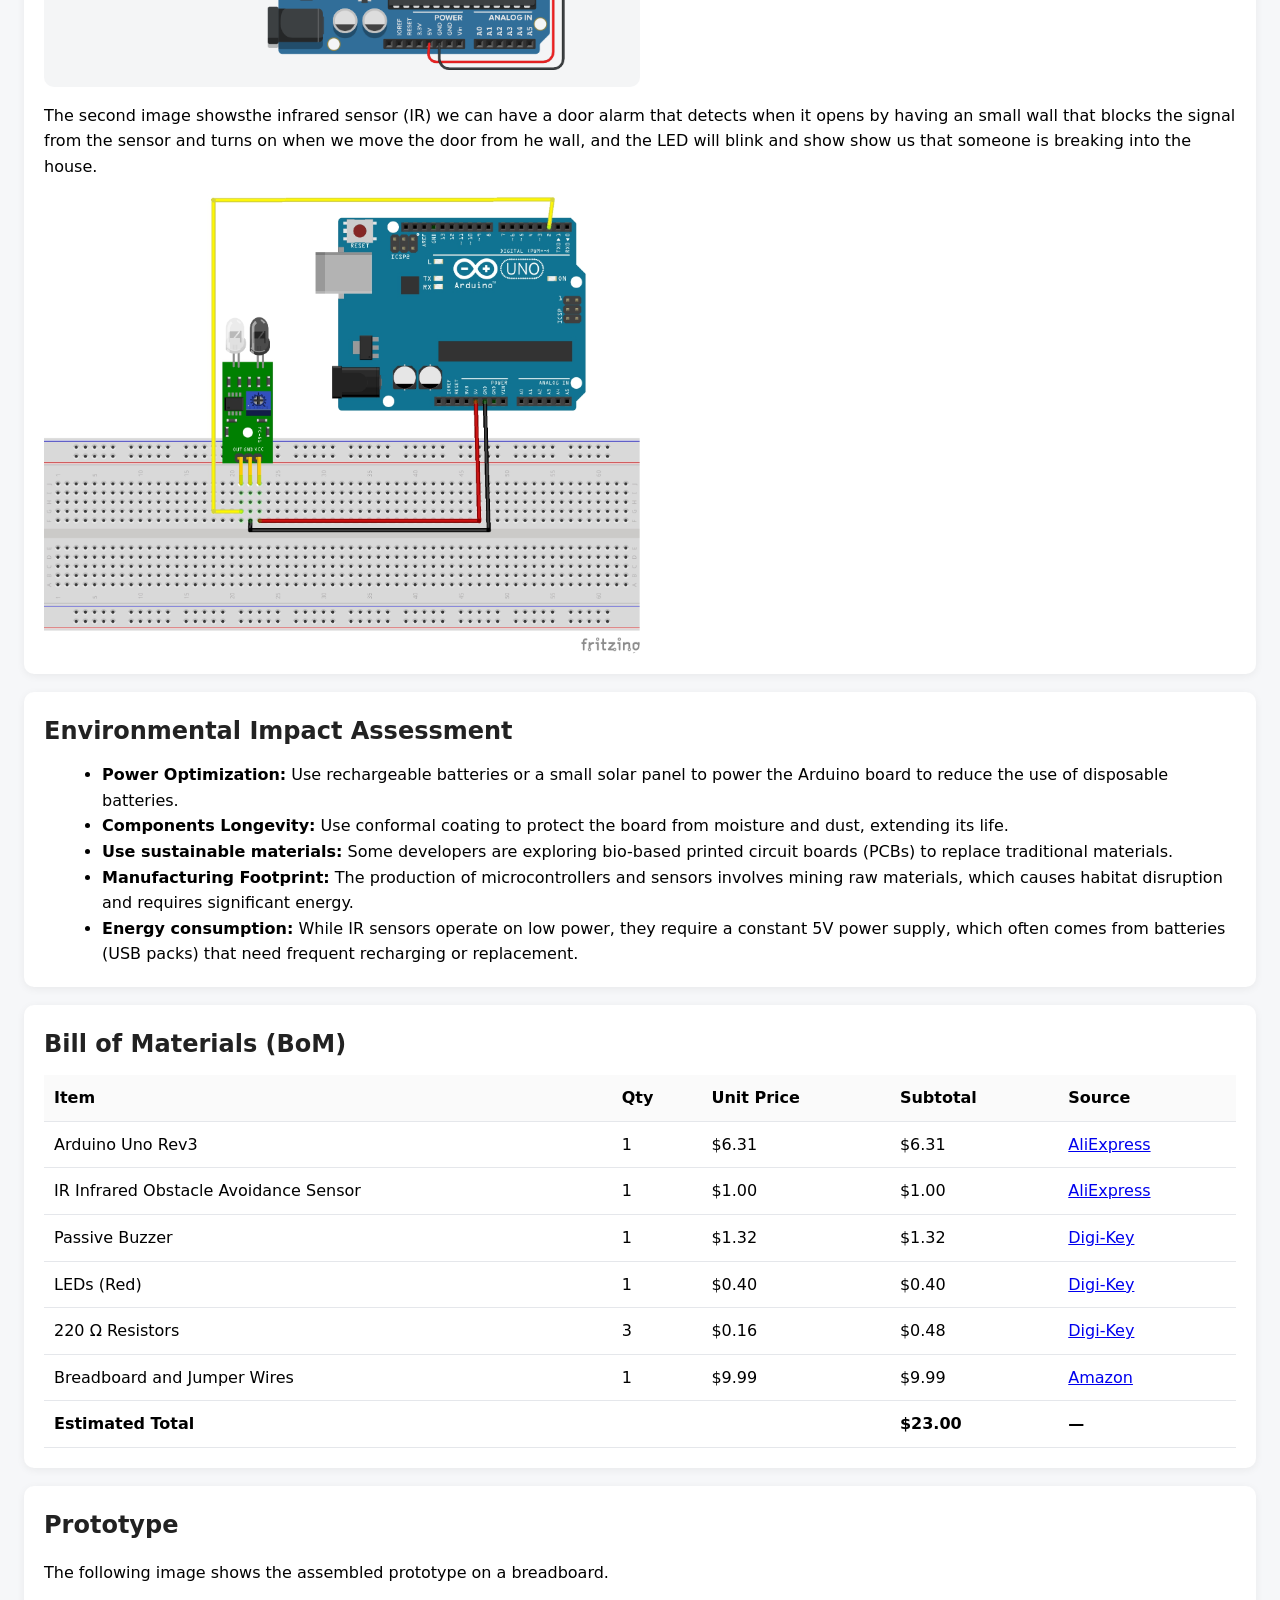
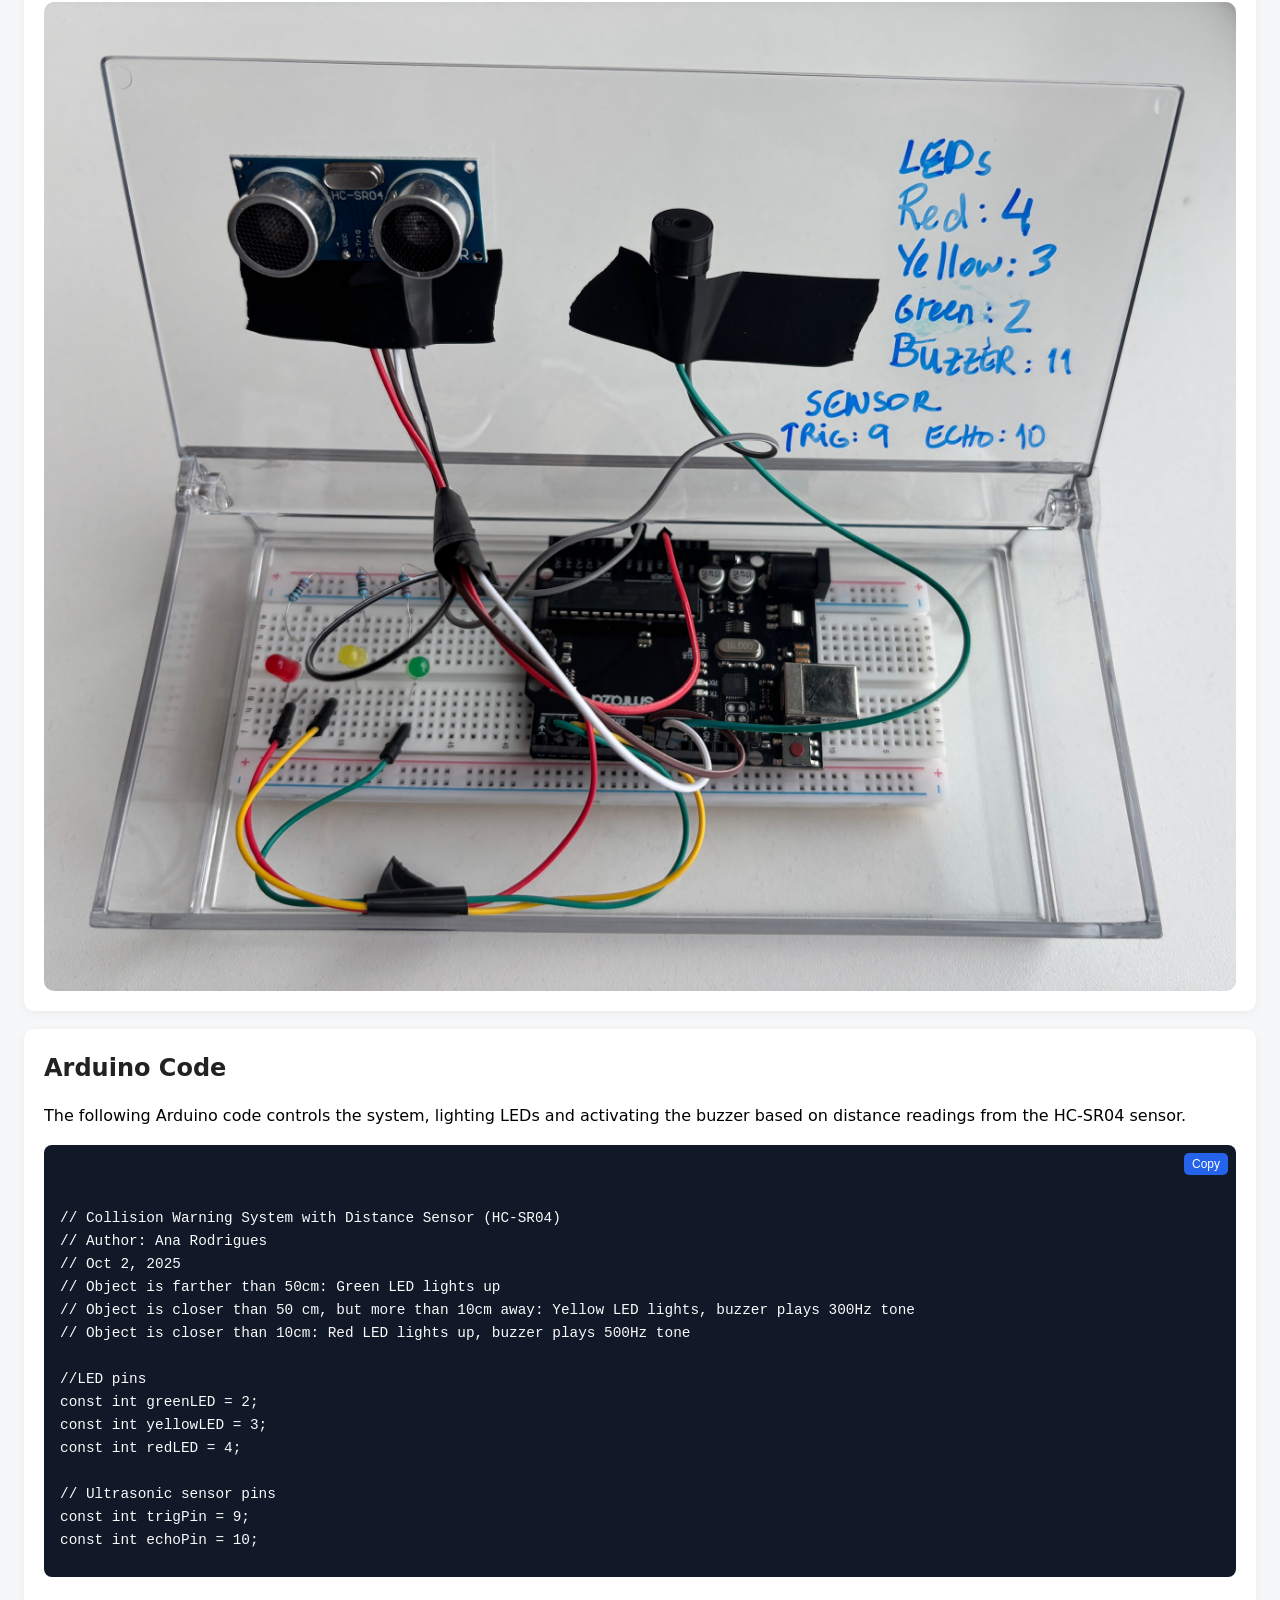
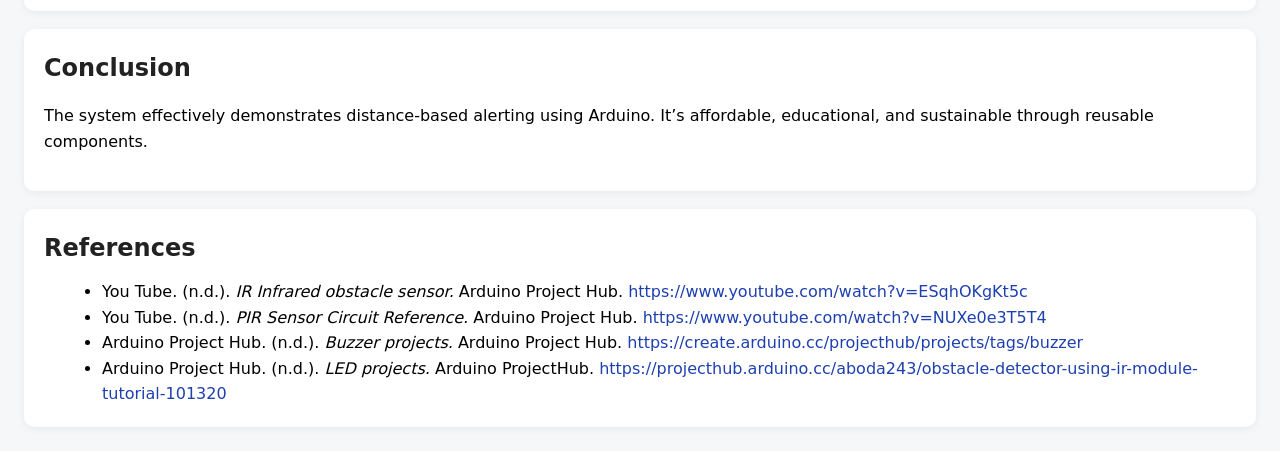
==== commit e9b37977: "Add files via upload" ====
--- a/index.html
+++ b/index.html
@@ -64,26 +64,35 @@
 
   <section id="introduction">
     <h2>Introduction</h2>
-    <p>This project is a simple security system that detects when a door is opened and triggers an alarm using a <strong>buzzer</strong>,<strong> infrared sensor</strong> and <strong>LED</strong>. It helps prevent unauthorized access by alerting the user immediately. The system can be used for home or room security. It should be able to detect when the door is opened and trigger an alarm, providing a simple yet effective security solution, it will beep when the door is opened and as an option a LED will light up to indicate the status of the door. One of the hardest parts of the project was to find a way to make the system work with an infrared sensor, since it is not as common as other sensors, also there is not enough time to make it really good as we would like, it was a little hard to find stuff where to find references and information about how to use the infrared sensor, but we found some projects that use it and we were able to make it work, also we had some problems with the code since we are not used to program in C++ but we were able to make it work after some research and testing.
+    <p>This project is a simple security system that detects when a door is opened and triggers an alarm using a <strong>buzzer</strong>,<strong> infrared sensor</strong> and <strong>LED</strong>. It helps prevent unauthorized access by alerting the user immediately.
     </p>
+    <p>The system can be used for home or room security. It should be able to detect when the door is opened and trigger an alarm, providing a simple yet effective security solution, it will beep when the door is opened and as an option a LED will light up to indicate the status of the door.
+    </p>
+    <p>One of the hardest parts of the project was to find a way to make the system work with an infrared sensor, since it is not as common as other sensors, also there is not enough time to make it really good as we would like, it was a little hard to find stuff where to find references and information about how to use the infrared sensor.</p>
+    <p>Although we weren't familiar with C++ programming, we successfully implemented the project by researching existing examples and refining the code through extensive testing.</p>
   </section>
 
   <section id="circuit-diagram">
     <h2>Circuit Diagram</h2>
-    <p>With the infrared sensor (IR) we can have a door alarm that detects when it opens by having an small wall that blocks the signal from the sensor and turns on when we move the door from he wall, and the LED  will blink and show show us that someone is breaking into the house.</p>
-    <img src="Obstacle-dectector-with-IR-sensor.jpg" alt="Arduino collision warning system">
+    <p>The first image shows the overall circuit design that we will be using for the Smart Door Anti-Intrusion Alarm System,
+      in this circuit we have an Arduino Uno Rev3 as the main controller, an infrared sensor (IR) to detect when the door is opened, a passive buzzer to sound the alarm, and a red LED to indicate the status of the door. The IR sensor will be placed in such a way that it can detect when the door is opened by having a small wall that blocks the signal from the sensor and turns on when we move the door from the wall, and the LED will blink and show us that someone is breaking into the house.
+    </p>
+    <p>Note that in the first image, We are using an PIR Sensor to simulate the infrared sensor behavior.</p>
+     <img src="Smart Door Anti-Intrusion System Tinker CAD.png" alt="Smart Door Anti-Intrusion System">
+    
+    <p>The second image showsthe infrared sensor (IR) we can have a door alarm that detects when it opens by having an small wall that blocks the signal from the sensor and turns on when we move the door from he wall, and the LED  will blink and show show us that someone is breaking into the house.</p>
+    <img src="Obstacle-dectector-with-IR-sensor.jpg" alt="IR Sensor Circuit Diagram">
   </section>
 
   <section id="environment">
     <h2>Environmental Impact Assessment</h2>
     <ul>
-      <li><strong>Materials:</strong> The Arduino Uno is RoHS and WEEE compliant, limiting hazardous substances.
+      <li><strong>Power Optimization:</strong> Use rechargeable batteries or a small solar panel to power the Arduino board to reduce the use of disposable batteries.
       </li>
-      <li><strong>Energy Conservation:</strong> The circuit draws minimal power (~50 mA at 5V), ideal for USB or
-        solar power.</li>
-      <li><strong>Reusability:</strong> All components are modular and reusable, reducing electronic waste.</li>
-      <li><strong>Packaging & Shipping:</strong> Ordering all components from a single supplier helps minimize
-        carbon footprint.</li>
+      <li><strong>Components Longevity:</strong> Use conformal coating to protect the board from moisture and dust, extending its life.</li>
+      <li><strong>Use sustainable materials:</strong> Some developers are exploring bio-based printed circuit boards (PCBs) to replace traditional materials.</li>
+      <li><strong>Manufacturing Footprint:</strong> The production of microcontrollers and sensors involves mining raw materials, which causes habitat disruption and requires significant energy.</li>
+      <li><strong>Energy consumption:</strong> While IR sensors operate on low power, they require a constant 5V power supply, which often comes from batteries (USB packs) that need frequent recharging or replacement.</li>
     </ul>
   </section>
 
@@ -271,11 +280,20 @@
 
   <ul>
     <li>
-      Arduino Project Hub. (n.d.). 
-      <em>Ultrasonic sensor projects.</em> 
+      You Tube. (n.d.). 
+      <em>IR Infrared obstacle sensor.</em> 
       Arduino Project Hub. 
-      <a href="https://projecthub.arduino.cc/projects/tags/ultrasonic-sensor" target="_blank" rel="noopener noreferrer">
-        https://projecthub.arduino.cc/projects/tags/ultrasonic-sensor
+      <a href="https://www.youtube.com/watch?v=ESqhOKgKt5c" target="_blank" rel="noopener noreferrer">
+        https://www.youtube.com/watch?v=ESqhOKgKt5c
+      </a>
+    </li>
+
+    <li>
+      You Tube. (n.d.). 
+      <em>PIR Sensor Circuit Reference.</em> 
+      Arduino Project Hub. 
+      <a href="https://www.youtube.com/watch?v=NUXe0e3T5T4" target="_blank" rel="noopener noreferrer">
+        https://www.youtube.com/watch?v=NUXe0e3T5T4
       </a>
     </li>
 
@@ -291,38 +309,13 @@
     <li>
       Arduino Project Hub. (n.d.). 
       <em>LED projects.</em> 
-      Arduino Project Hub. 
-      <a href="https://projecthub.arduino.cc/projects/tags/led" target="_blank" rel="noopener noreferrer">
-        https://projecthub.arduino.cc/projects/tags/led
+      Arduino ProjectHub. 
+      <a href="https://projecthub.arduino.cc/aboda243/obstacle-detector-using-ir-module-tutorial-101320" target="_blank" rel="noopener noreferrer">
+        https://projecthub.arduino.cc/aboda243/obstacle-detector-using-ir-module-tutorial-101320
       </a>
     </li>
 
-    <li>
-      Instructables. (n.d.). 
-      <em>Distance measurement using ultrasonic sensor.</em> 
-      Instructables. 
-      <a href="https://www.instructables.com/Arduino-Distance-Measurement-Using-Ultrasonic-Senso/" target="_blank" rel="noopener noreferrer">
-        https://www.instructables.com/Arduino-Distance-Measurement-Using-Ultrasonic-Senso/
-      </a>
-    </li>
-
-    <li>
-      Circuit Basics. (n.d.). 
-      <em>How to use an ultrasonic sensor with Arduino.</em> 
-      Circuit Basics. 
-      <a href="https://www.circuitbasics.com/how-to-use-an-ultrasonic-sensor-with-arduino/" target="_blank" rel="noopener noreferrer">
-        https://www.circuitbasics.com/how-to-use-an-ultrasonic-sensor-with-arduino/
-      </a>
-    </li>
-
-    <li>
-      Last Minute Engineers. (n.d.). 
-      <em>Ultrasonic sensor tutorial.</em> 
-      Last Minute Engineers. 
-      <a href="https://lastminuteengineers.com/ultrasonic-sensor-arduino-tutorial/" target="_blank" rel="noopener noreferrer">
-        https://lastminuteengineers.com/ultrasonic-sensor-arduino-tutorial/
-      </a>
-    </li>
+    
   </ul>
 </section>
 
--- a/styles.css
+++ b/styles.css
@@ -219,6 +219,7 @@
     color: #000 !important;
     border: none !important;
     -webkit-print-color-adjust: exact;   /* ensure colors (if any) print as specified */
+    print-color-adjust: exact;           /* standard property for compatibility */
     page-break-inside: auto !important; /* allow splitting across pages when necessary */
     break-inside: auto !important;
   }
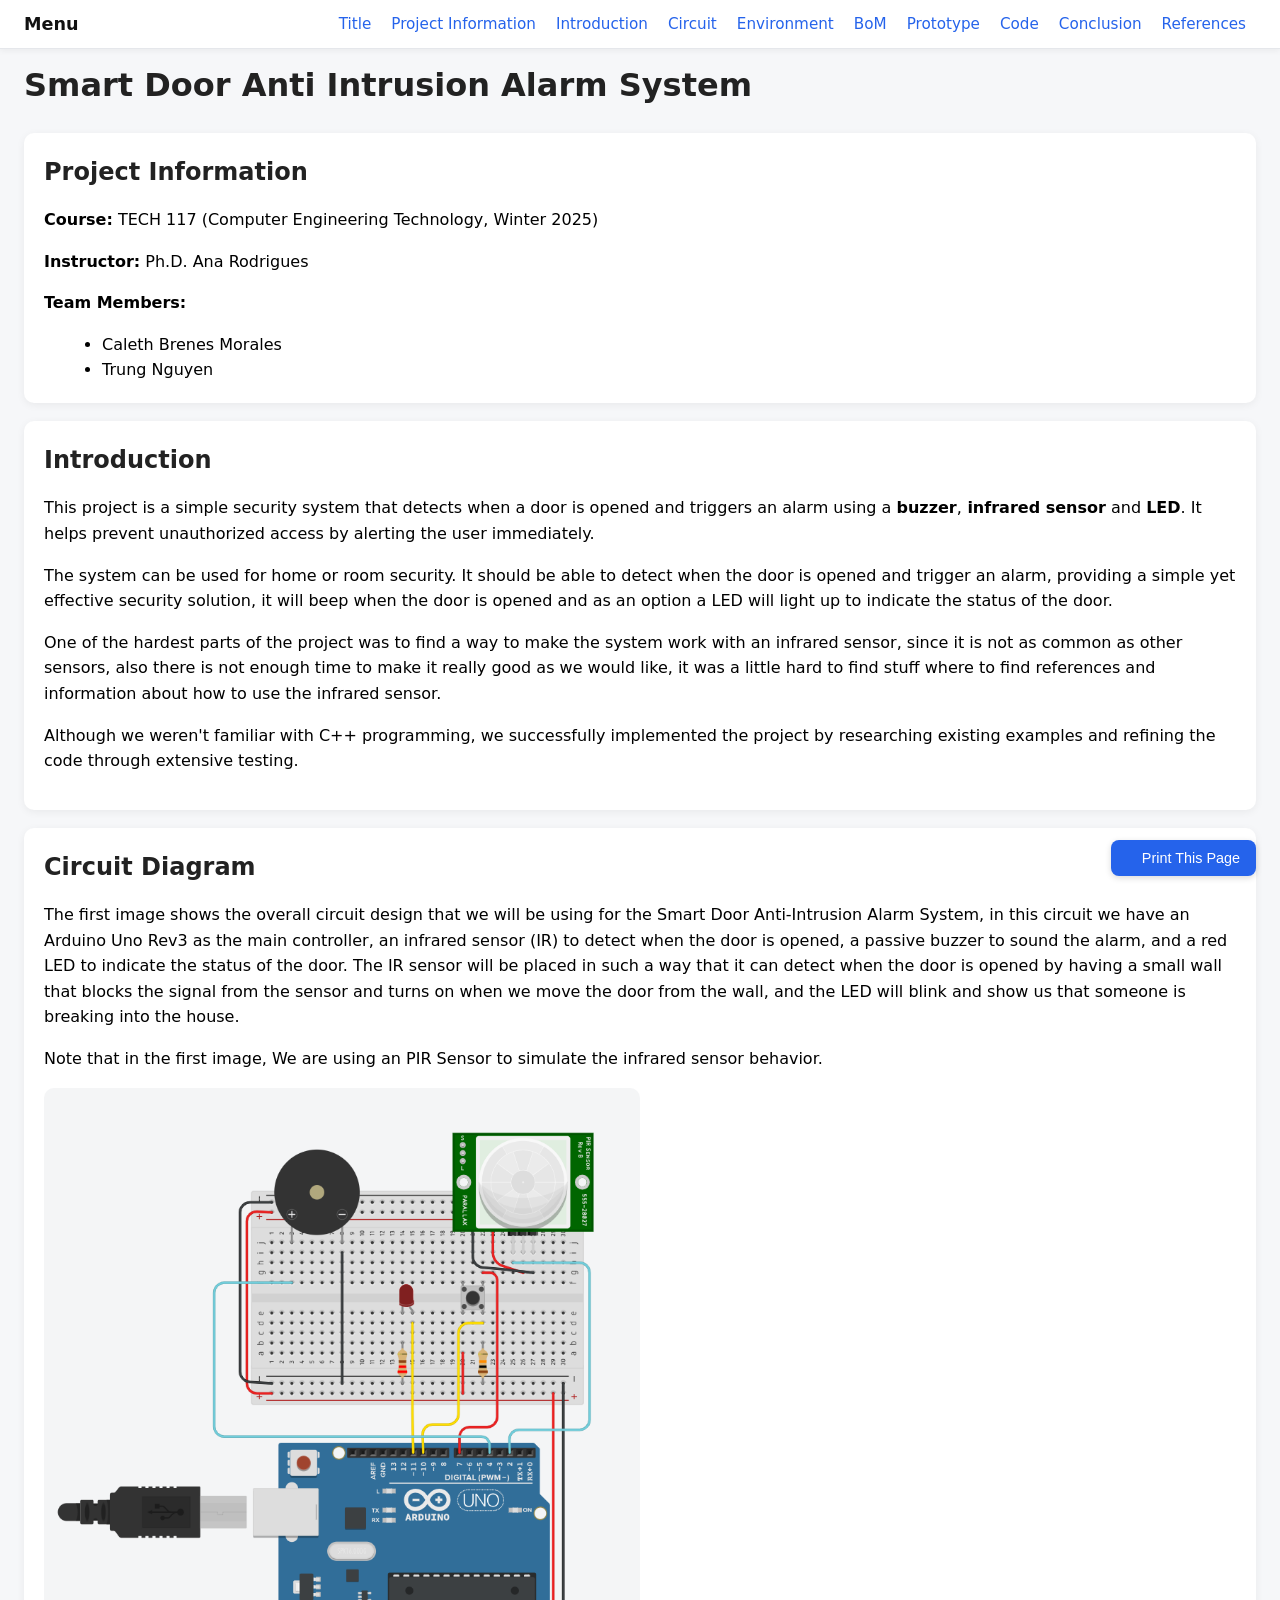
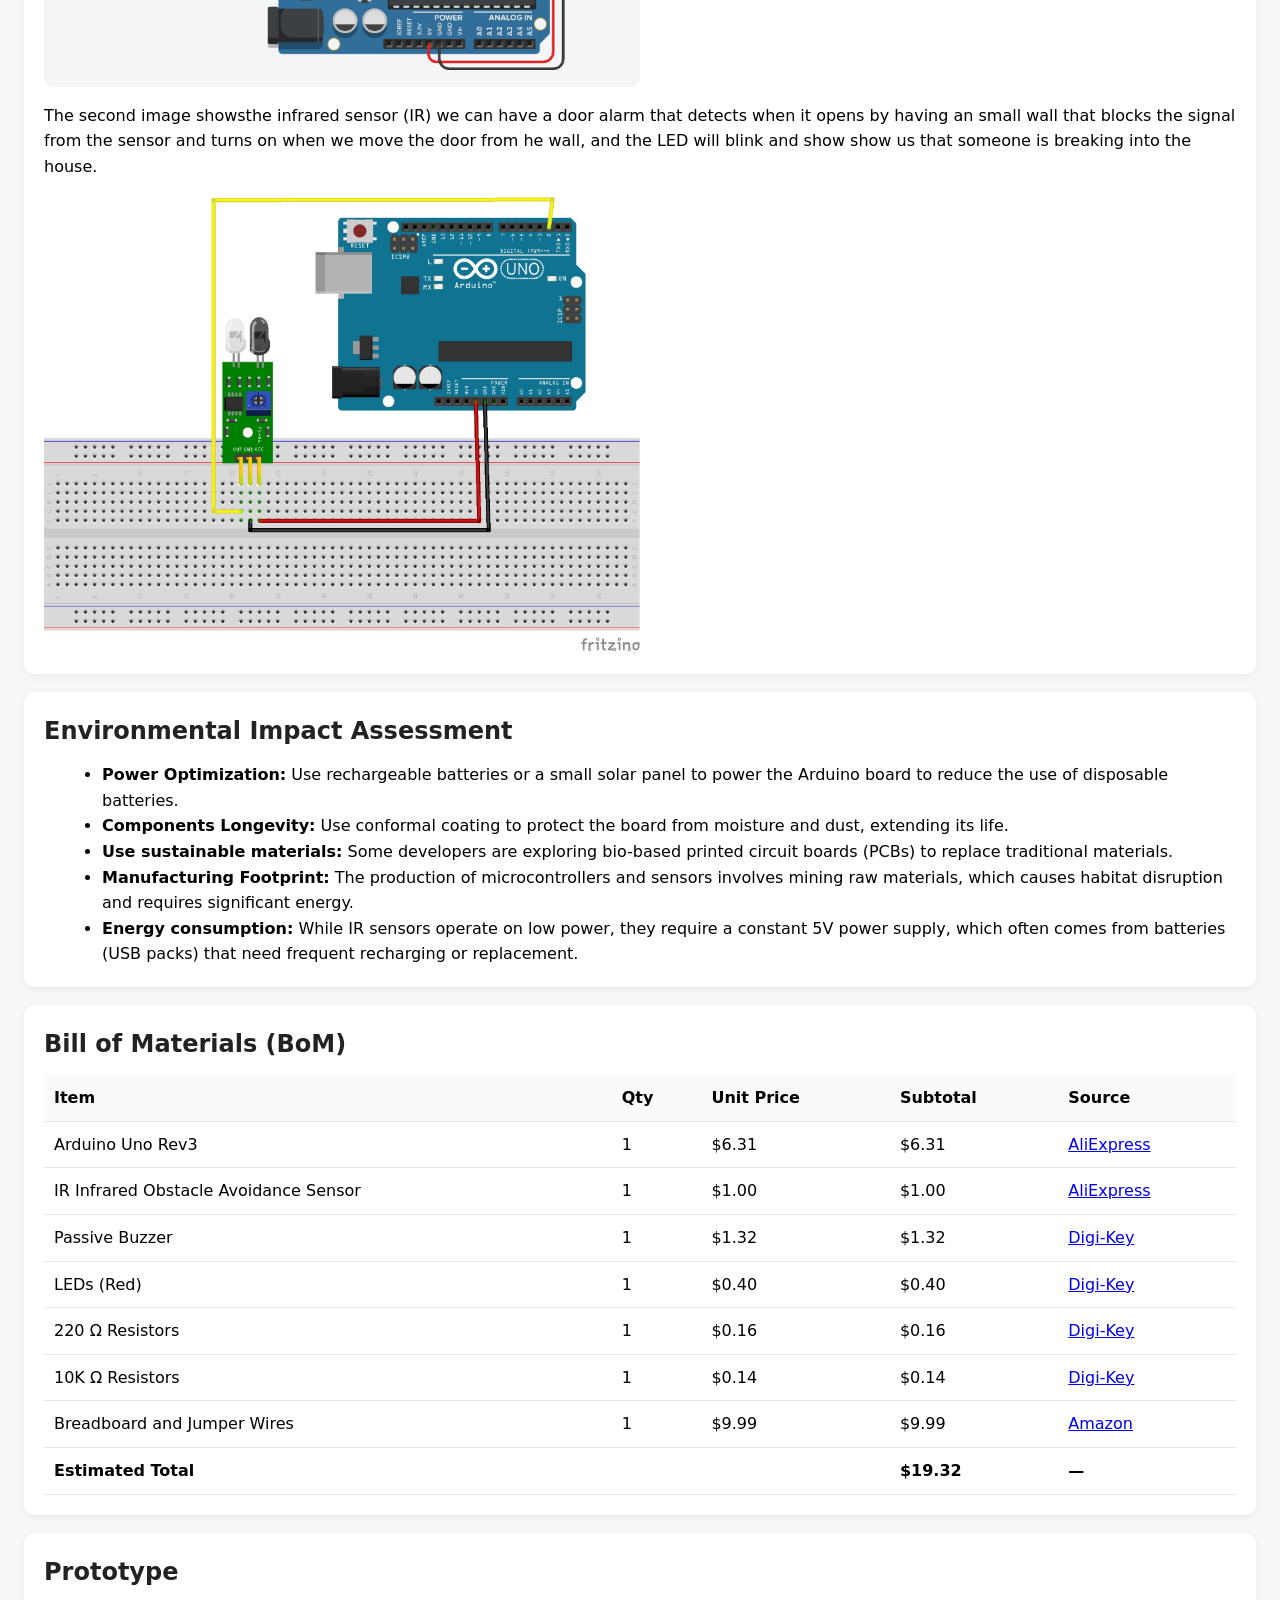
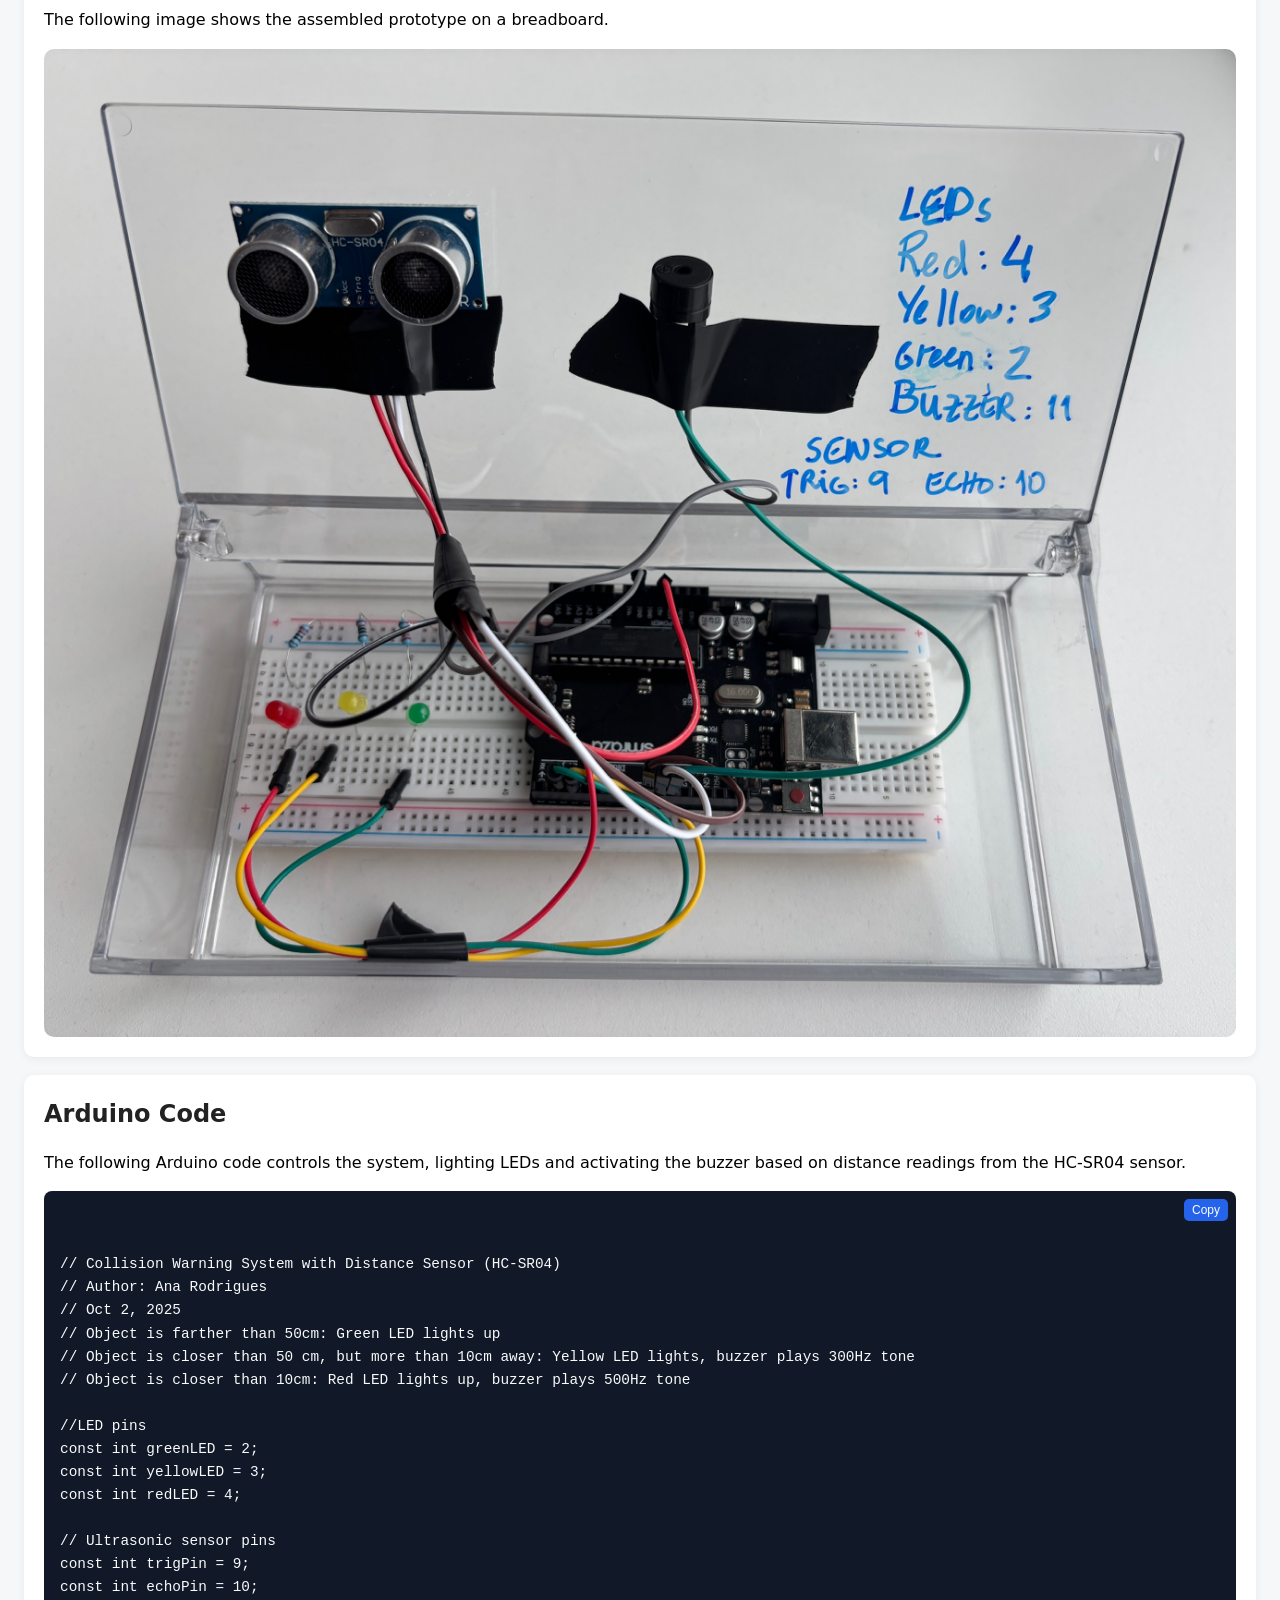
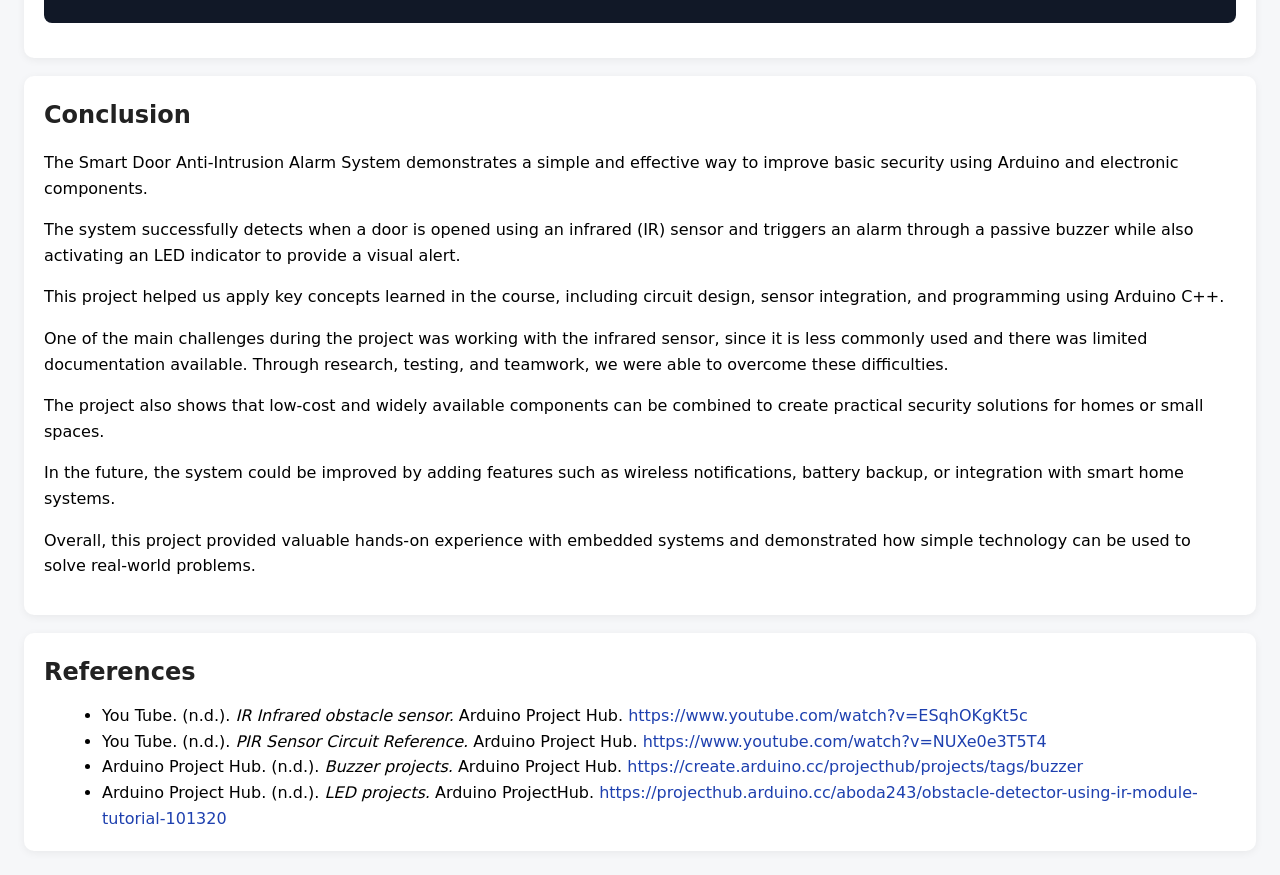
==== commit d1a68279: "Add files via upload" ====
--- a/index.html
+++ b/index.html
@@ -47,8 +47,8 @@
  <button class="print-button" onclick="window.print()" style="position: fixed; bottom: 24px; right: 24px; padding: 10px 16px; background: #2563eb; color: white; border: none; border-radius: 8px; cursor: pointer; box-shadow: 0 2px 6px rgba(0,0,0,0.15); font-size: 0.9rem; z-index: 2000;">  Print This Page </button>
 
   <h1 id="top">Smart Door Anti Intrusion Alarm System </h1>
-<div id="print-hero">
-    <img src="" alt="">
+<div id="print-hero"> 
+  <img src="" alt="">
 </div>
 
   <section id="information">
@@ -139,10 +139,17 @@
         </tr>
         <tr>
           <td>220 Ω Resistors</td>
-          <td>3</td>
+          <td>1</td>
           <td>$0.16</td>
-          <td>$0.48</td>
+          <td>$0.16</td>
           <td><a href="https://www.digikey.ca/en/products/detail/koa-speer-electronics-inc/CFS1-4CT52R221J/13538219?gclsrc=aw.ds&gad_source=4&gad_campaignid=23192198598&gbraid=0AAAAADrbLljhFPxjSvOWipf9Fj8C7_0qd&gclid=CjwKCAjwvqjOBhAGEiwAngeQnTjtbJ2LUpRL-pgqUcMu4jyewqsNEE7ev-WvwQtTJnE9Kqn45dpHNxoCTBAQAvD_BwE">Digi-Key</a></td>
+        </tr>
+        <tr>
+          <td>10K Ω Resistors</td>
+          <td>1</td>
+          <td>$0.14</td>
+          <td>$0.14</td>
+          <td><a href="https://www.be-electronics.com/product_p/10k0.htm">Digi-Key</a></td>
         </tr>
         <tr>
           <td>Breadboard and Jumper Wires</td>
@@ -156,7 +163,7 @@
       <tfoot>
         <tr>
           <td colspan="3">Estimated Total</td>
-          <td>$23.00</td>
+          <td>$19.32</td>
           <td>—</td>
         </tr>
       </tfoot>
@@ -270,10 +277,16 @@
 
 
   <section id="conclusion">
-    <h2>Conclusion</h2>
-    <p>The system effectively demonstrates distance-based alerting using Arduino. It’s affordable, educational, and
-      sustainable through reusable components.</p>
-  </section>
+  
+  <h2>Conclusion</h2>
+  <p>The Smart Door Anti-Intrusion Alarm System demonstrates a simple and effective way to improve basic security using Arduino and electronic components.</p>
+  <p>The system successfully detects when a door is opened using an infrared (IR) sensor and triggers an alarm through a passive buzzer while also activating an LED indicator to provide a visual alert.</p>
+  <p>This project helped us apply key concepts learned in the course, including circuit design, sensor integration, and programming using Arduino C++.</p>
+  <p>One of the main challenges during the project was working with the infrared sensor, since it is less commonly used and there was limited documentation available. Through research, testing, and teamwork, we were able to overcome these difficulties.</p>
+  <p>The project also shows that low-cost and widely available components can be combined to create practical security solutions for homes or small spaces.</p>
+  <p>In the future, the system could be improved by adding features such as wireless notifications, battery backup, or integration with smart home systems.</p>
+  <p>Overall, this project provided valuable hands-on experience with embedded systems and demonstrated how simple technology can be used to solve real-world problems.</p>
+</section>
 
  <section id="references">
   <h2>References</h2>
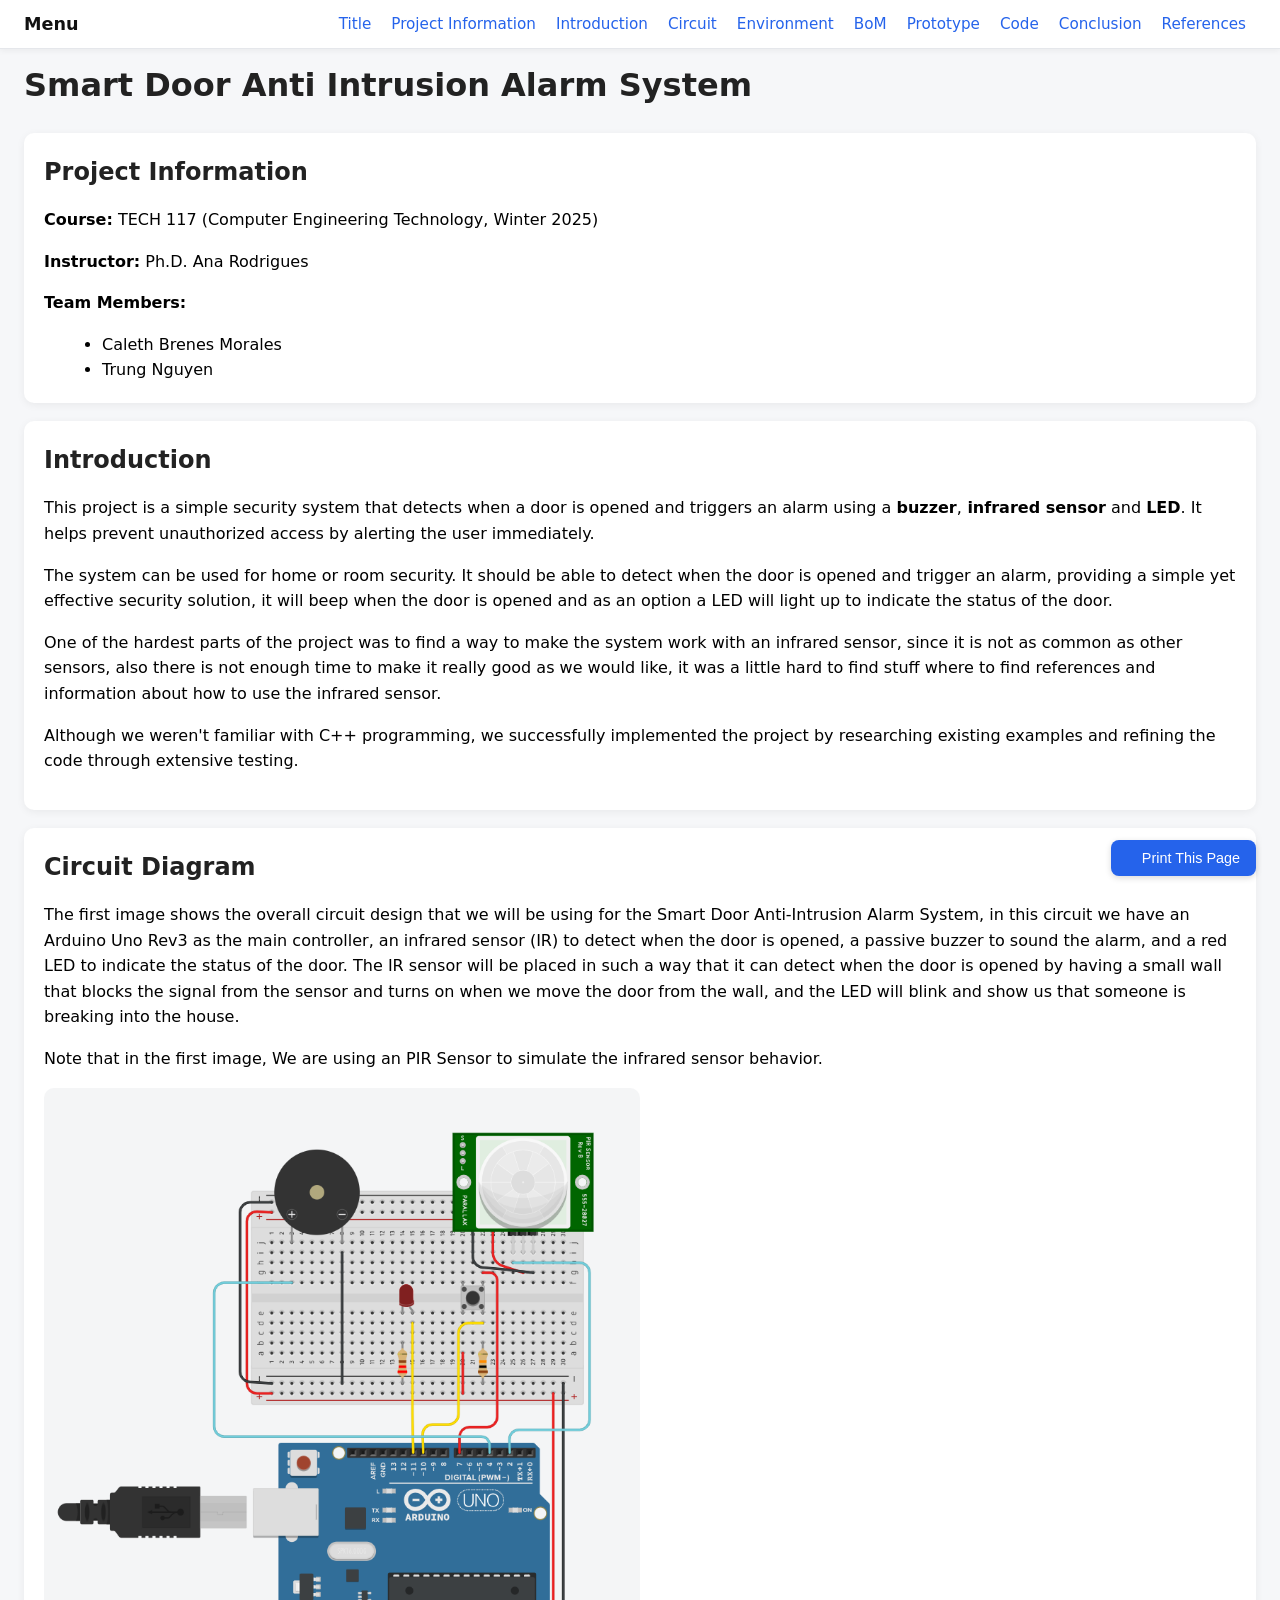
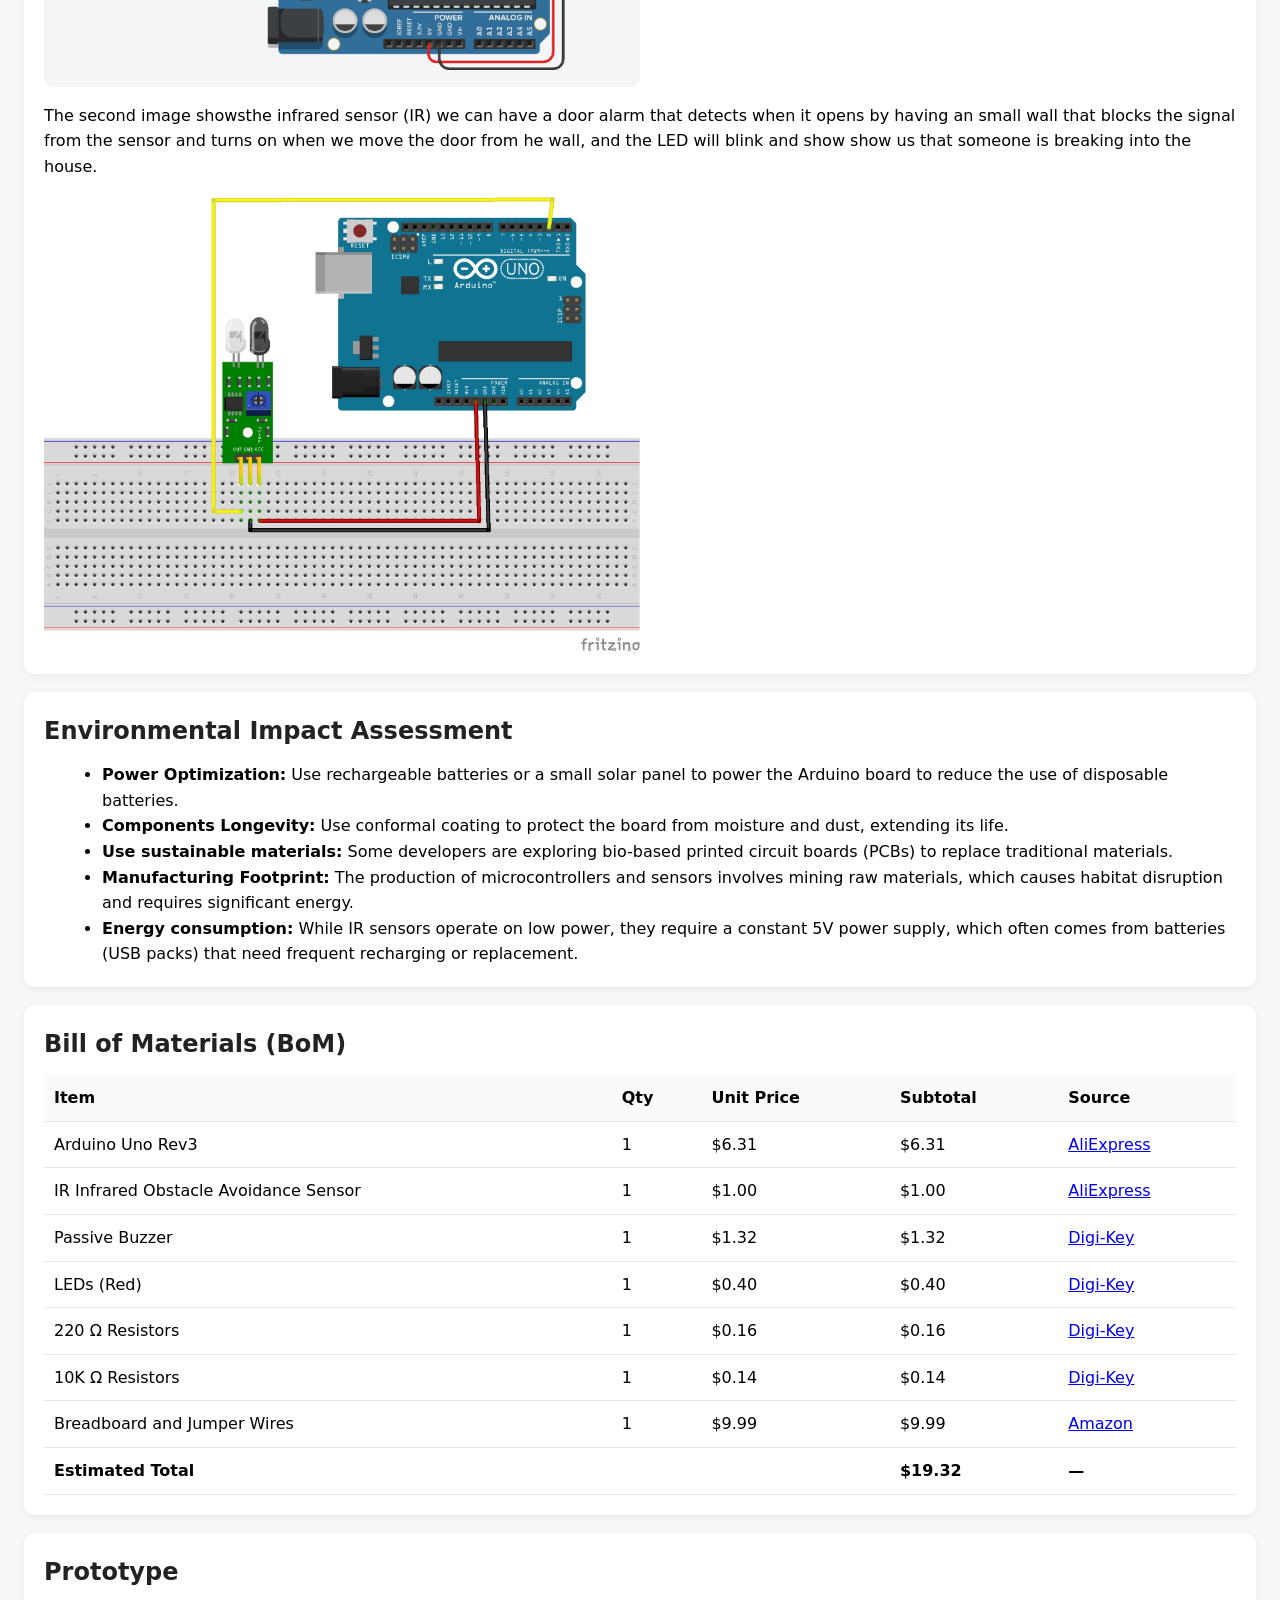
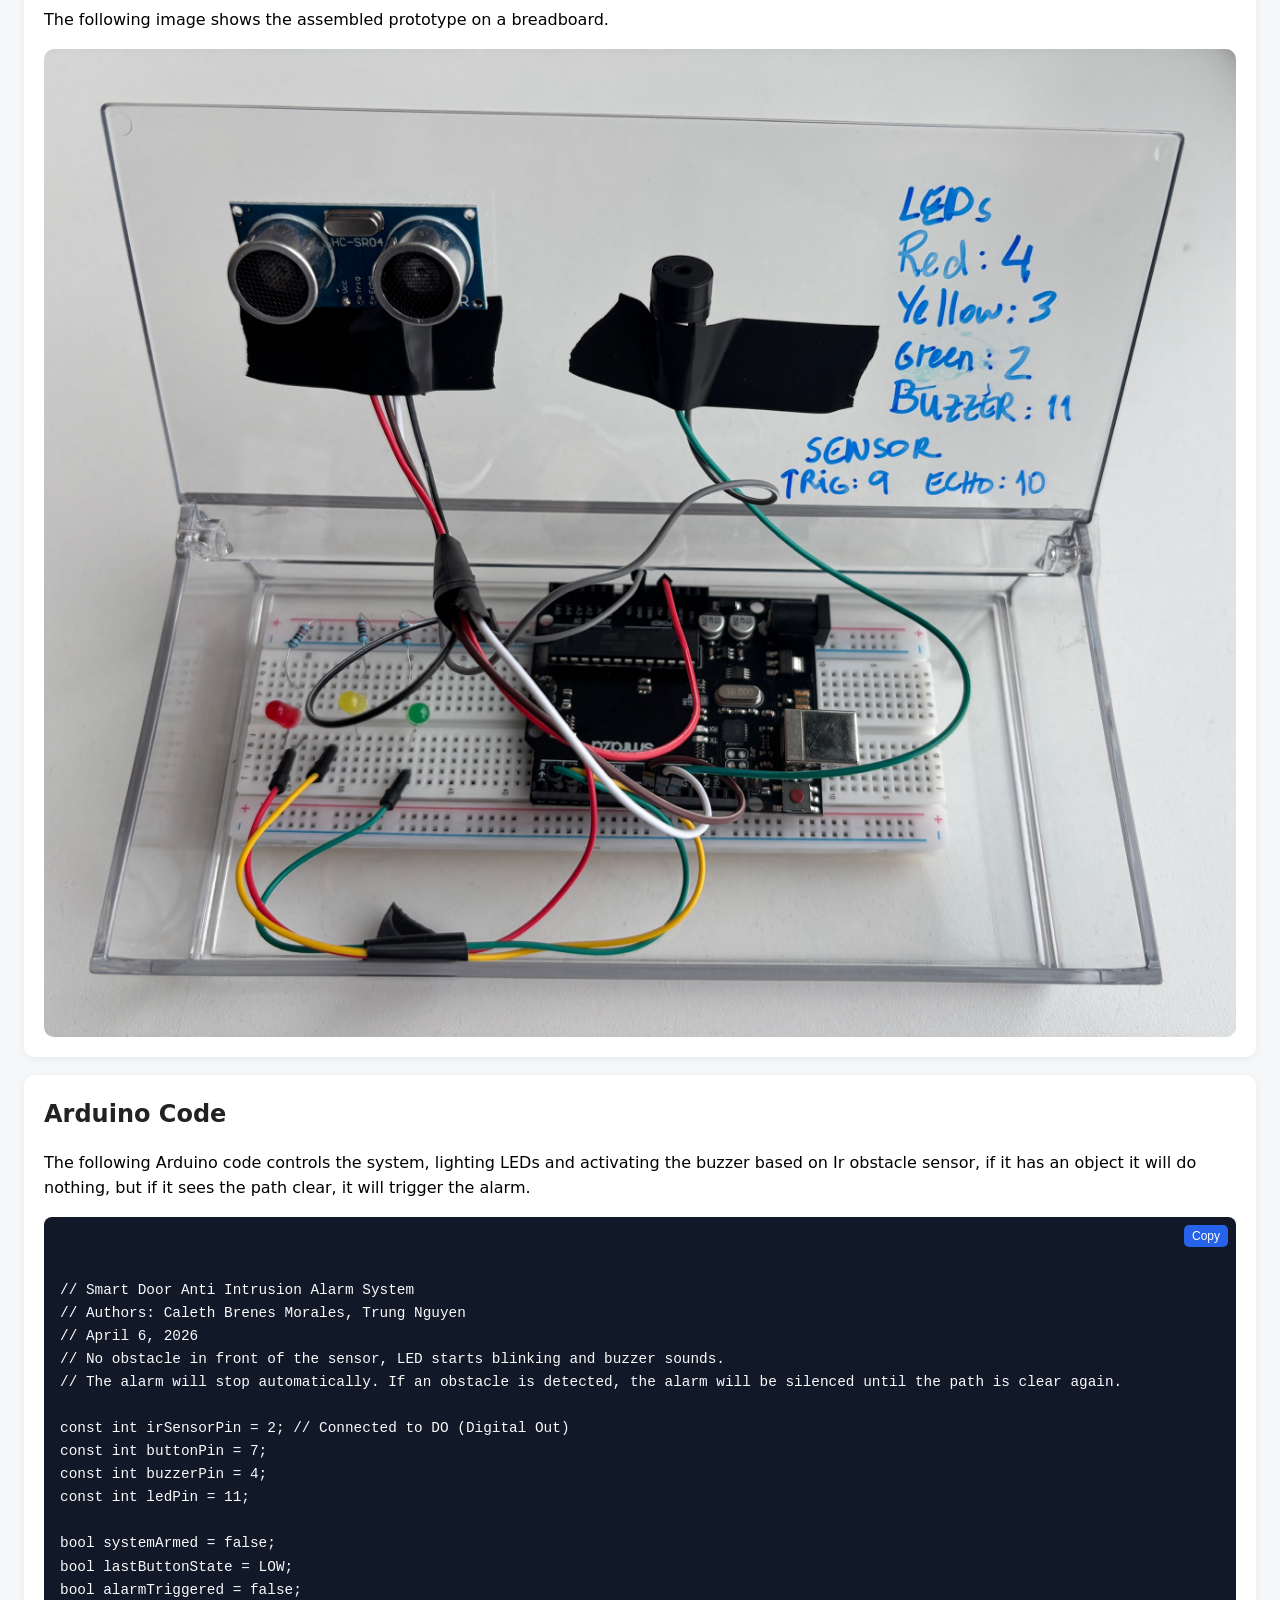
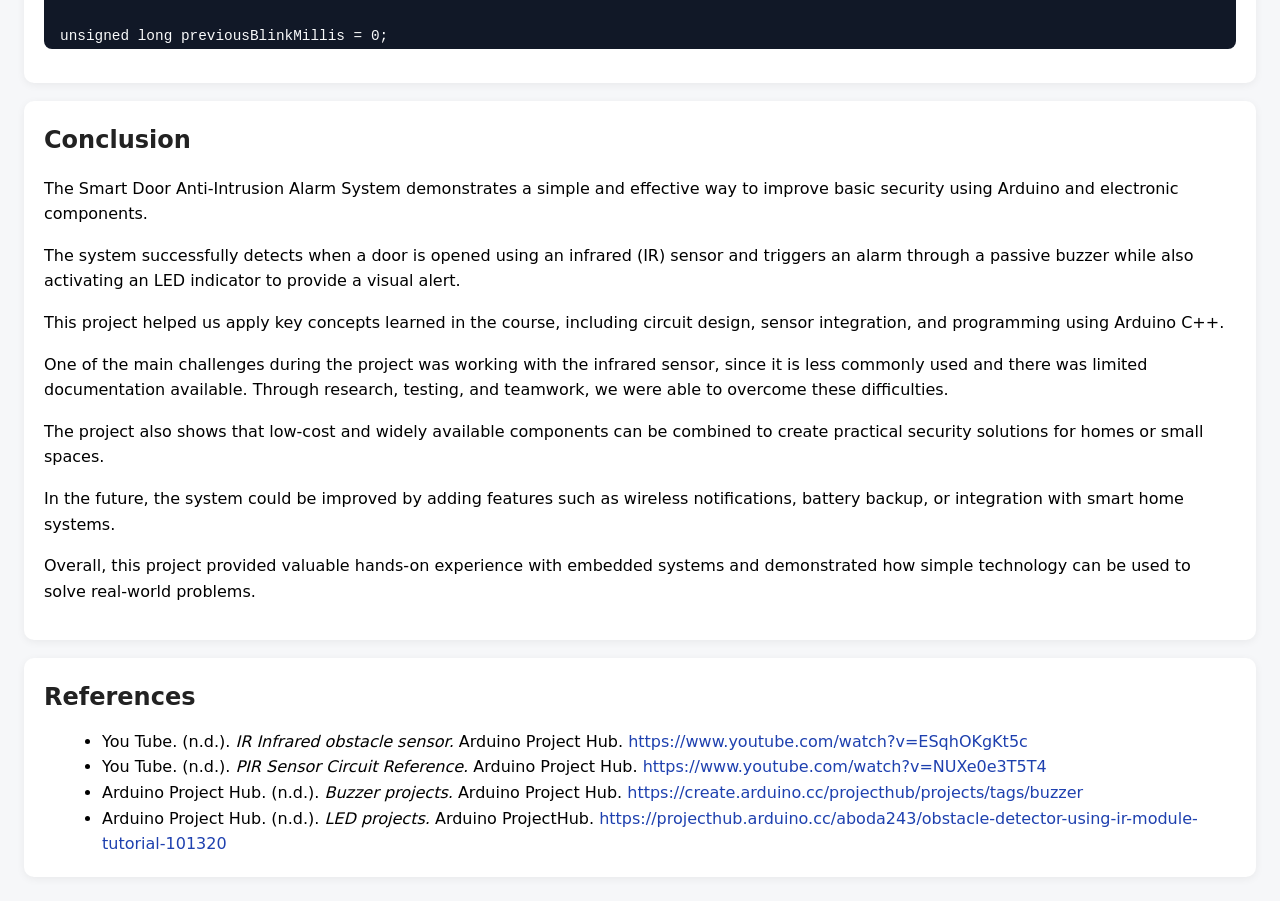
==== commit 17f2a61a: "Add files via upload" ====
--- a/index.html
+++ b/index.html
@@ -178,7 +178,7 @@
 
   <section id="code">
     <h2>Arduino Code</h2>
-    <p>The following Arduino code controls the system, lighting LEDs and activating the buzzer based on distance readings from the HC-SR04 sensor.</p>
+    <p>The following Arduino code controls the system, lighting LEDs and activating the buzzer based on Ir obstacle sensor, if it has an object it will do nothing, but if it sees the path clear, it will trigger the alarm.</p>
 <div class="code-container" style="position: relative;">
       <button class="copy-btn" onclick="copyCode()" 
               style="position:absolute; top:8px; right:8px; z-index:10;">
@@ -188,78 +188,93 @@
       <pre class="line-numbers">
  
   <code id="arduinoCode" class="language-cpp">
-// Collision Warning System with Distance Sensor (HC-SR04)
-// Author: Ana Rodrigues
-// Oct 2, 2025
-// Object is farther than 50cm: Green LED lights up
-// Object is closer than 50 cm, but more than 10cm away: Yellow LED lights, buzzer plays 300Hz tone
-// Object is closer than 10cm: Red LED lights up, buzzer plays 500Hz tone
-
-//LED pins
-const int greenLED = 2;
-const int yellowLED = 3;
-const int redLED = 4;
-
-// Ultrasonic sensor pins
-const int trigPin = 9;
-const int echoPin = 10;
-
-// Passive buzzer pin
-const int buzzer = 11;
+// Smart Door Anti Intrusion Alarm System 
+// Authors: Caleth Brenes Morales, Trung Nguyen
+// April 6, 2026
+// No obstacle in front of the sensor, LED starts blinking and buzzer sounds. 
+// The alarm will stop automatically. If an obstacle is detected, the alarm will be silenced until the path is clear again.
+
+const int irSensorPin = 2; // Connected to DO (Digital Out)
+const int buttonPin = 7;   
+const int buzzerPin = 4;  
+const int ledPin = 11;    
+
+bool systemArmed = false; 
+bool lastButtonState = LOW;
+bool alarmTriggered = false;
+
+unsigned long previousBlinkMillis = 0;
+unsigned long alarmStartTime = 0;    
+const long alarmDuration = 10000;    // 10 seconds
+bool alertState = LOW;
 
 void setup() {
-  pinMode(greenLED, OUTPUT);
-  pinMode(yellowLED, OUTPUT);
-  pinMode(redLED, OUTPUT);
-  pinMode(trigPin, OUTPUT);
-  pinMode(echoPin, INPUT);
+  pinMode(irSensorPin, INPUT); 
+  pinMode(buttonPin, INPUT);
+  pinMode(buzzerPin, OUTPUT);
+  pinMode(ledPin, OUTPUT);
   Serial.begin(9600);
 }
 
 void loop() {
-  // Measure distance
-  digitalWrite(trigPin, LOW);
-  delayMicroseconds(2);
-  digitalWrite(trigPin, HIGH);
-  delayMicroseconds(10);
-  digitalWrite(trigPin, LOW);
-
-  long duration = pulseIn(echoPin, HIGH);
-  long distance = duration * 0.034 / 2;
-
-  Serial.print("Distance: ");
-  Serial.print(distance);
-  Serial.println(" cm");
-  
-  //Error in measurement:
-  if (distance <= 0)
-    return;
-
-  //Too close:
-  if (distance <= 10) {
-    digitalWrite(greenLED, LOW);
-    digitalWrite(yellowLED, LOW);
-    digitalWrite(redLED, HIGH);
-    tone(buzzer, 500); // Play 500Hz tone
-    return;
+  int buttonRead = digitalRead(buttonPin);
+  int irRead = digitalRead(irSensorPin); 
+  unsigned long currentMillis = millis();
+
+  // 1. BUTTON: ARM / DISARM
+  if (buttonRead == HIGH && lastButtonState == LOW) {
+    systemArmed = !systemArmed;
+    alarmTriggered = false; 
+    noTone(buzzerPin);
+    digitalWrite(ledPin, LOW);
+    delay(200); 
+    Serial.println(systemArmed ? "SYSTEM ARMED" : "SYSTEM DISARMED");
   }
-
-  //Midrange:
-  if (distance <= 30) {
-    digitalWrite(greenLED, LOW);
-    digitalWrite(yellowLED, HIGH);
-    digitalWrite(redLED, LOW);
-    tone(buzzer, 300); // Play 300Hz tone
-    return;
+  lastButtonState = buttonRead;
+
+  // 2. DETECTION LOGIC
+  // System starts timing only if armed and NO obstacle is detected (HIGH)
+  if (systemArmed && irRead == HIGH && !alarmTriggered) {
+    alarmTriggered = true;
+    alarmStartTime = currentMillis; 
+    Serial.println("Path clear: Alarm sequence started...");
   }
 
-  //Normal status:
-  digitalWrite(greenLED, HIGH);
-  digitalWrite(yellowLED, LOW);
-  digitalWrite(redLED, LOW);
-  noTone(buzzer); // stop buzzer
-
-  delay(100);
+  // 3. ALARM OUTPUT WITH OBSTACLE OVERRIDE
+  if (systemArmed && alarmTriggered) {
+    
+    // Check if an obstacle is currently in front (LOW)
+    // If there is an obstacle, we force the alarm to stay quiet
+    if (irRead == LOW) {
+      noTone(buzzerPin);
+      digitalWrite(ledPin, LOW);
+      // We don't reset alarmTriggered here so it resumes when the obstacle moves
+    } 
+    else if (currentMillis - alarmStartTime < alarmDuration) {
+      // Logic for blinking and sound while path is clear
+      if (currentMillis - previousBlinkMillis >= 500) {
+        previousBlinkMillis = currentMillis;
+        alertState = !alertState;
+      }
+
+      if (alertState) {
+        digitalWrite(ledPin, HIGH);
+        tone(buzzerPin, 2500);
+      } else {
+        digitalWrite(ledPin, LOW);
+        noTone(buzzerPin);
+      }
+    } else {
+      // Auto-shutoff after duration
+      noTone(buzzerPin);
+      digitalWrite(ledPin, LOW);
+      alarmTriggered = false; 
+      Serial.println("Alarm Timeout.");
+    }
+  } else if (!systemArmed) {
+    noTone(buzzerPin);
+    digitalWrite(ledPin, LOW);
+  }
 }
     </code>
   </pre>
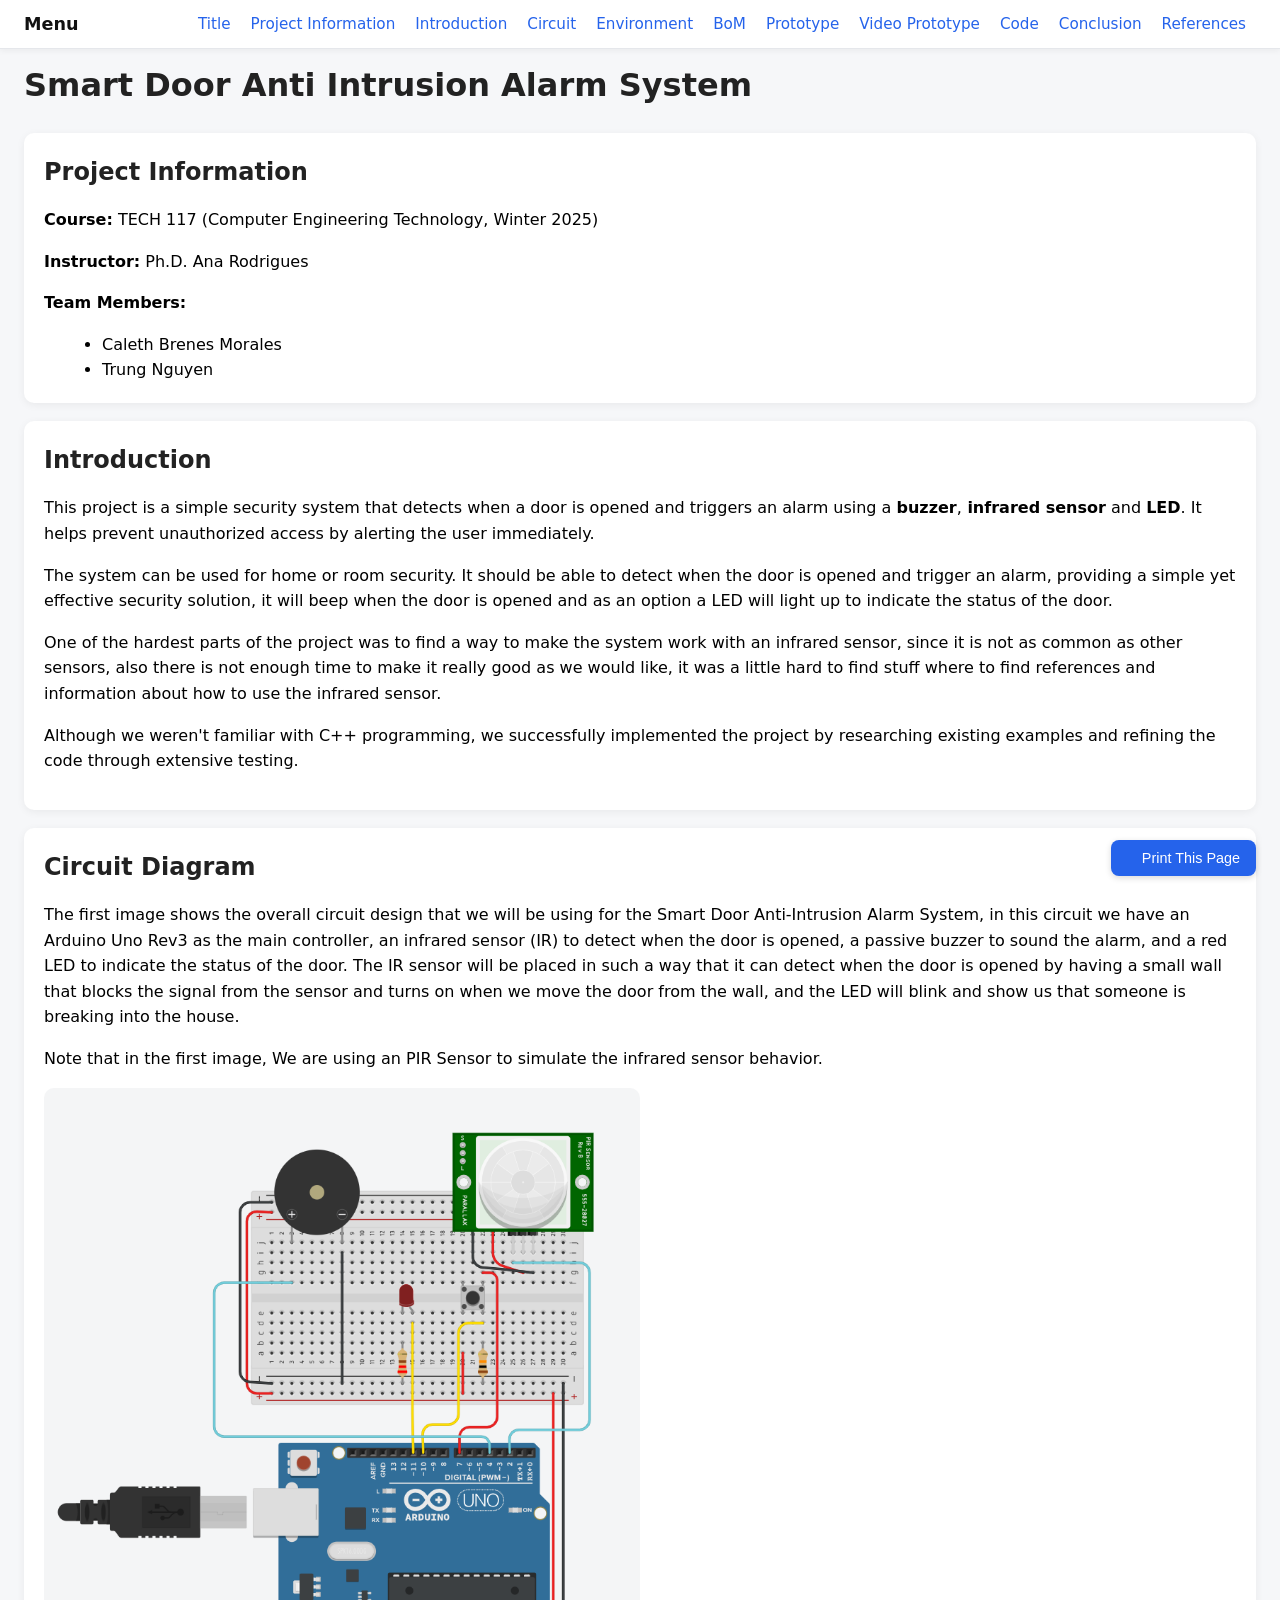
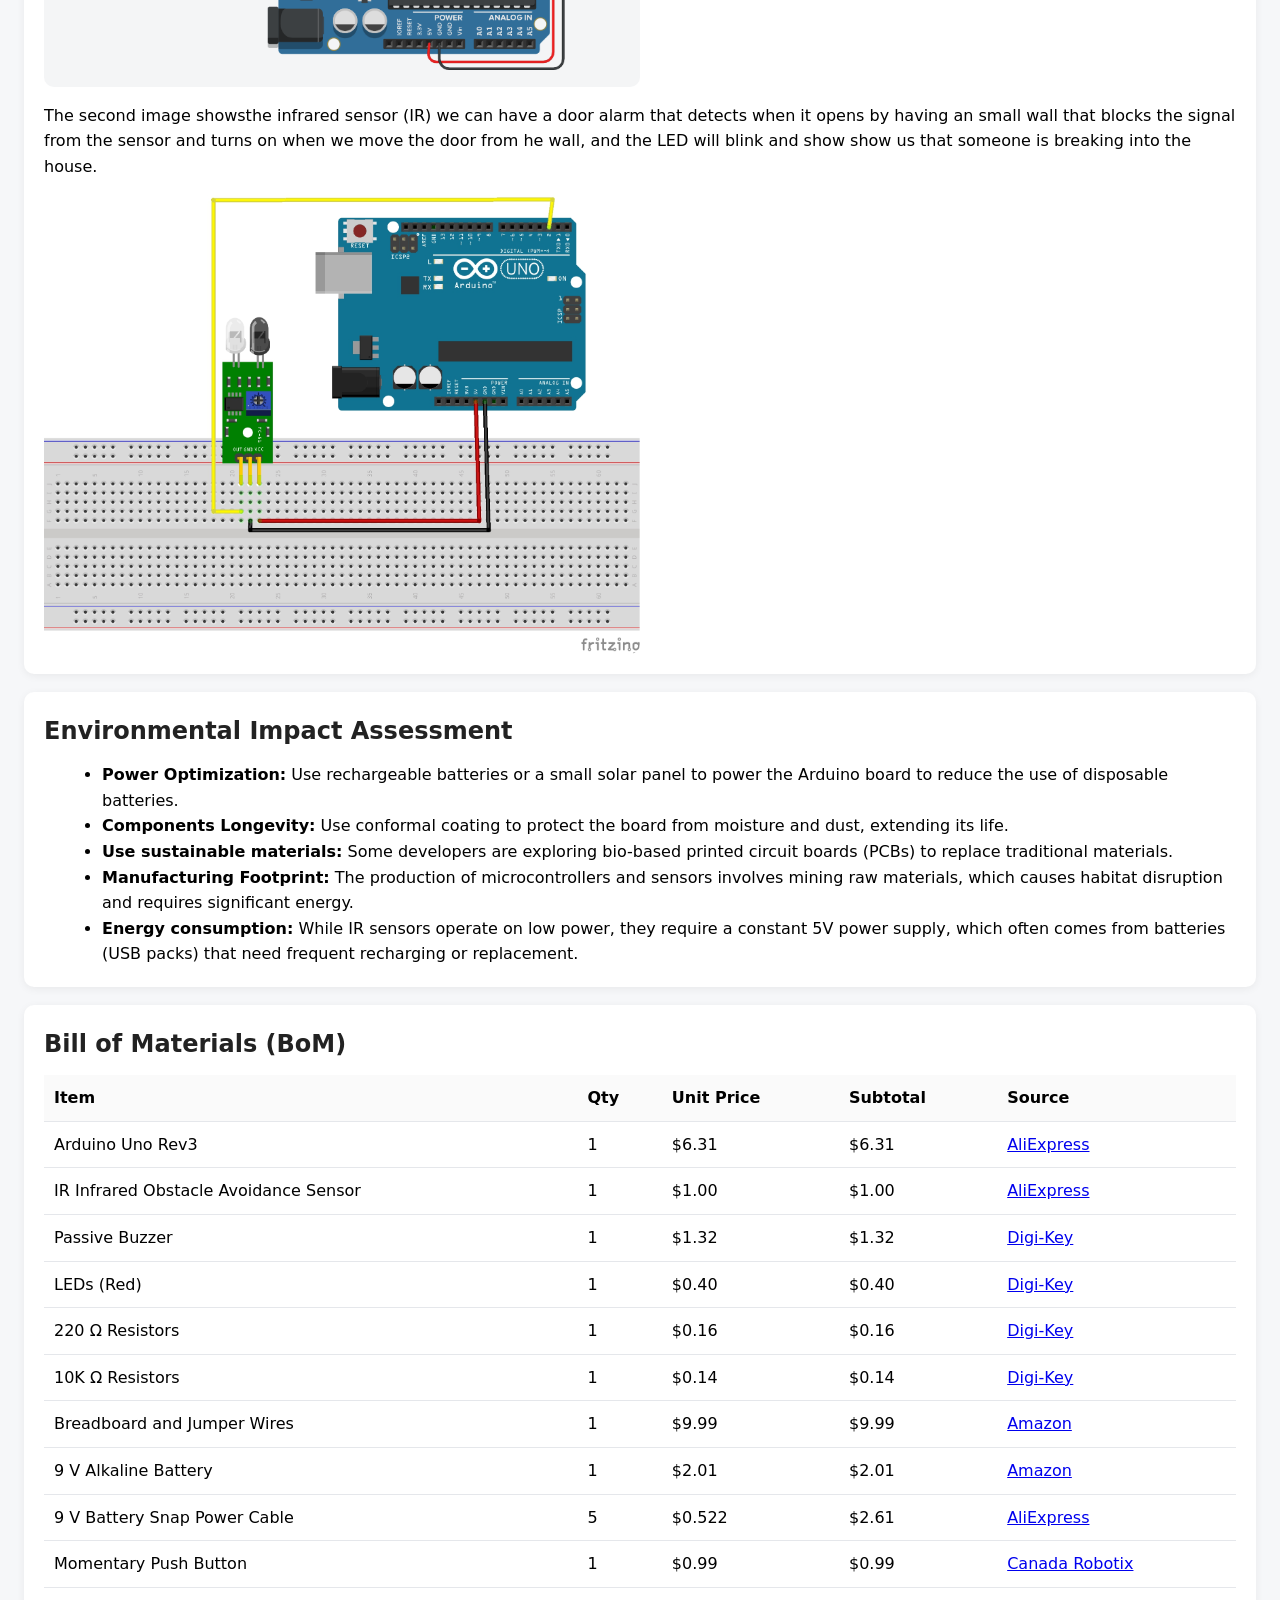
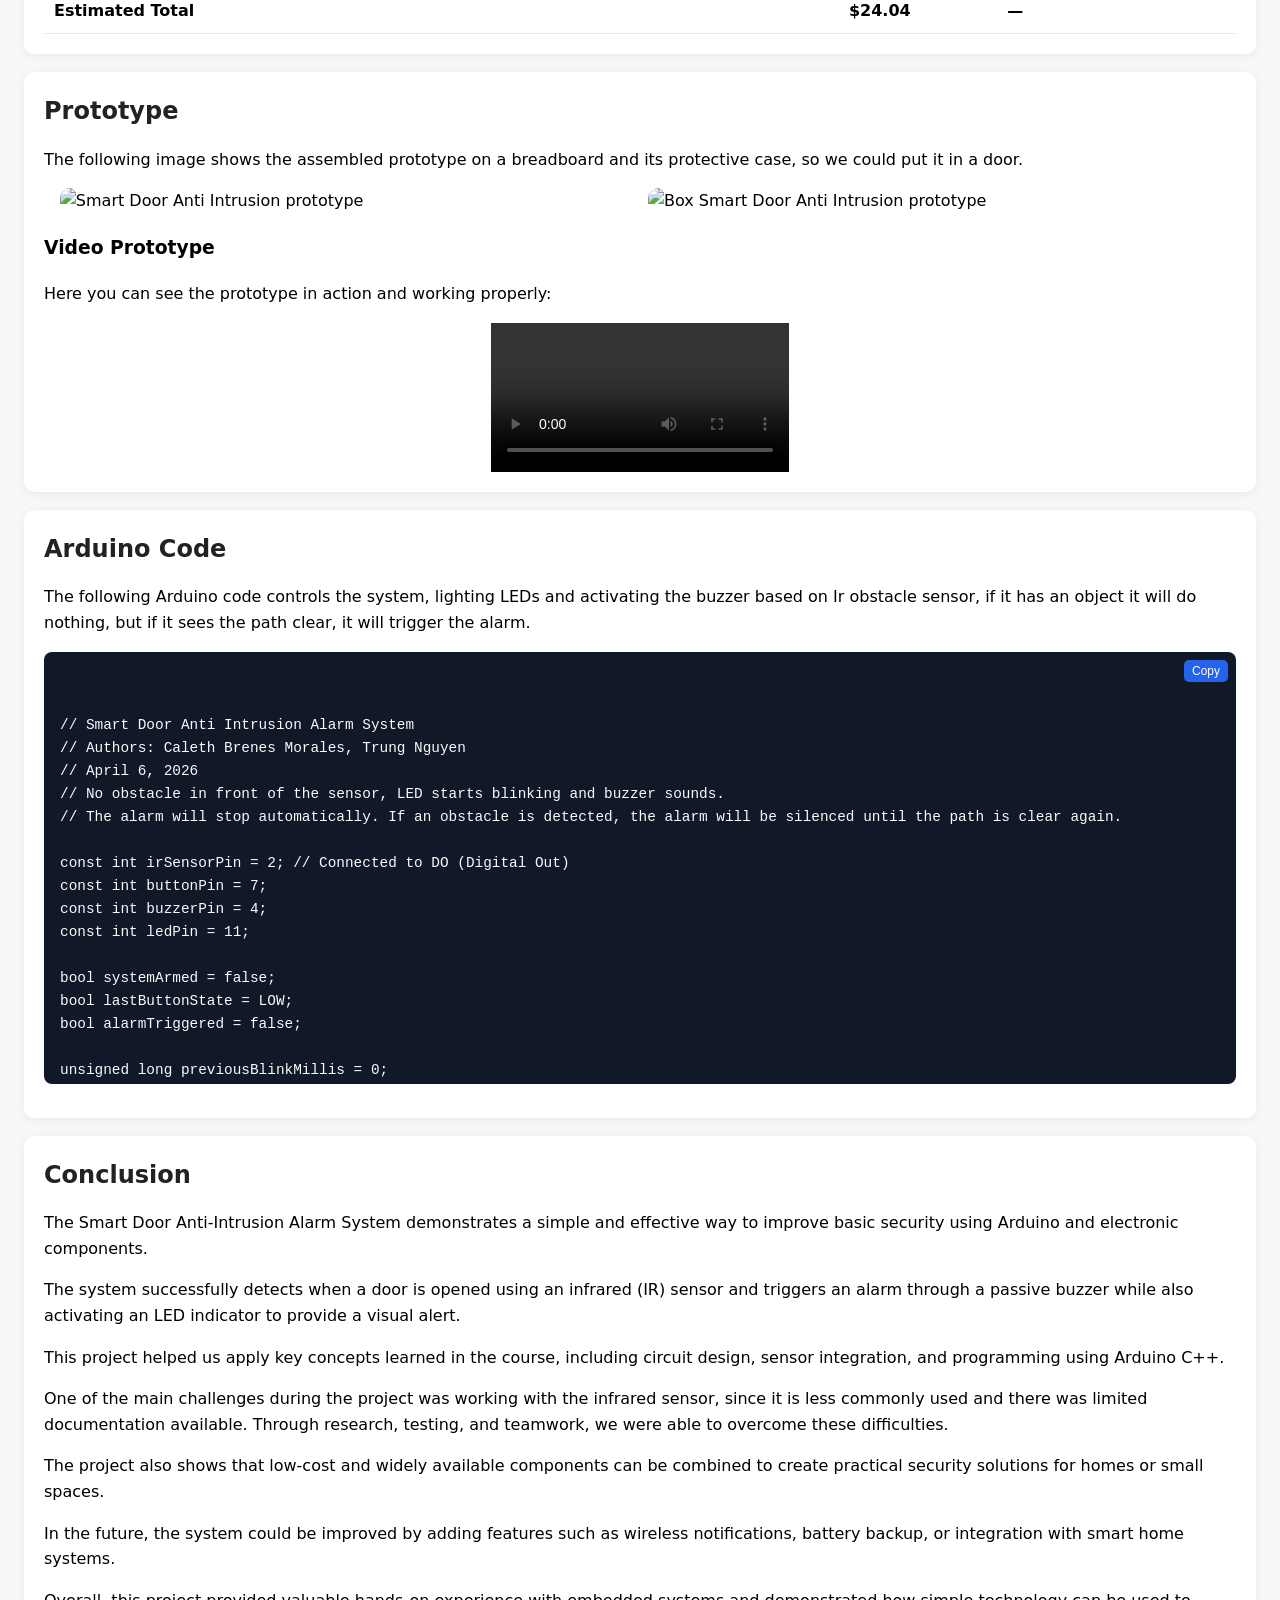
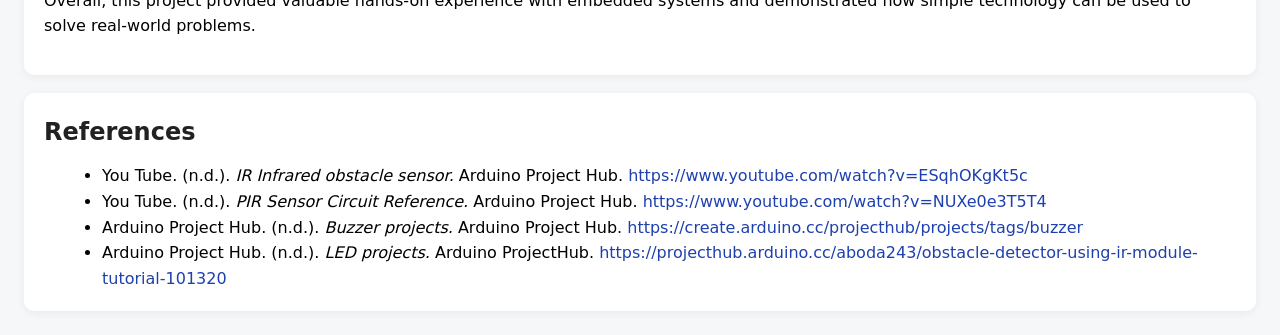
==== commit e91442eb: "Add files via upload" ====
--- a/index.html
+++ b/index.html
@@ -39,6 +39,7 @@
       <li><a href="#environment">Environment</a></li>
       <li><a href="#bom">BoM</a></li>
       <li><a href="#prototype">Prototype</a></li>
+      <li><a href="#videoprototype">Video Prototype</a></li>
       <li><a href="#code">Code</a></li>
       <li><a href="#conclusion">Conclusion</a></li>
       <li><a href="#references">References</a></li>
@@ -158,12 +159,33 @@
           <td>$9.99</td>
           <td><a href="https://www.amazon.ca/Haobase-Solderless-Breadboard-Points-Contacts/dp/B01FJ7FJKO/ref=asc_df_B01FJ7FJKO?mcid=05f5108cd0d83918a1c218b3f564ebfc&tag=googleshopc0c-20&linkCode=df0&hvadid=706724917197&hvpos=&hvnetw=g&hvrand=12539606091639028348&hvpone=&hvptwo=&hvqmt=&hvdev=c&hvdvcmdl=&hvlocint=&hvlocphy=9198443&hvtargid=pla-2297015288322&psc=1&hvocijid=12539606091639028348-B01FJ7FJKO-&hvexpln=0&gad_source=1">Amazon</a></td>
         </tr>
+        <tr>
+          <td>9 V Alkaline Battery</td>
+          <td>1</td>
+          <td>$2.01</td>
+          <td>$2.01</td>
+          <td><a href="https://www.amazon.ca/Panasonic-Heavy-Battery-1-Pack-S-006PNPA/dp/B004G75F26?source=ps-sl-shoppingads-lpcontext&ref_=fplfs&psc=1&smid=A2G9AHM50UY89I">Amazon</a></td>
+        </tr>
+        <tr>
+          <td>9 V Battery Snap Power Cable</td>
+          <td>5</td>
+          <td>$0.522</td>
+          <td>$2.61</td>
+          <td><a href="https://www.aliexpress.com/item/32848525017.html?src=google">AliExpress</a></td>
+        </tr>
+        <tr>
+          <td>Momentary Push Button</td>
+          <td>1</td>
+          <td>$0.99</td>
+          <td>$0.99</td>
+          <td><a href="https://www.canadarobotix.com/products/1881?variant=14423783997489&country=CA&currency=CAD&utm_medium=product_sync&utm_source=google&utm_content=sag_organic&utm_campaign=sag_organic&srsltid=AfmBOoobWmv6FQIX8eAIGt13uALya3rIOhd-mljYMVpXbk-o6AbTxcY4JKA">Canada Robotix</a></td>
+        </tr>
         </tr>
       </tbody>
       <tfoot>
         <tr>
           <td colspan="3">Estimated Total</td>
-          <td>$19.32</td>
+          <td>$24.04</td>
           <td>—</td>
         </tr>
       </tfoot>
@@ -172,8 +194,19 @@
 
   <section id="prototype">
     <h2>Prototype</h2>
-    <p>The following image shows the assembled prototype on a breadboard.</p>
-    <img  id="prototypeImage" src="prototype.jpg" alt="Collision warning system prototype">
+    <p>The following image shows the assembled prototype on a breadboard and its protective case, so we could put it in a door.</p>
+    <div class="prototype-gallery">
+      <img class="prototype-image" src="Prototype smart door alarm.jpeg" alt="Smart Door Anti Intrusion prototype">
+      <img class="prototype-image" src="Box prototype alarm.jpeg" alt="Box Smart Door Anti Intrusion prototype">
+    </div>
+    <div class="prototype-video">
+      <h3>Video Prototype</h3>
+      <p>Here you can see the prototype in action and working properly:</p>
+      <video controls width="100%" preload="metadata">
+        <source src="Video prototype.mp4" type="video/mp4">
+        Your browser does not support the video tag.
+      </video>
+    </div>
   </section>
 
   <section id="code">
--- a/styles.css
+++ b/styles.css
@@ -55,6 +55,26 @@
 
 #circuit-diagram img {
     max-width: 50%;
+}
+
+.prototype-gallery {
+    display: flex;
+    flex-wrap: wrap;
+    gap: 16px;
+    justify-content: center;
+}
+
+.prototype-video video {
+    width: 25% !important;
+    max-width: 25% !important;
+    height: auto;
+    display: block;
+    margin: 0 auto;
+}
+
+.prototype-gallery img {
+    flex: 1 1 300px;
+    max-width: 48%;
 }
 
 table {
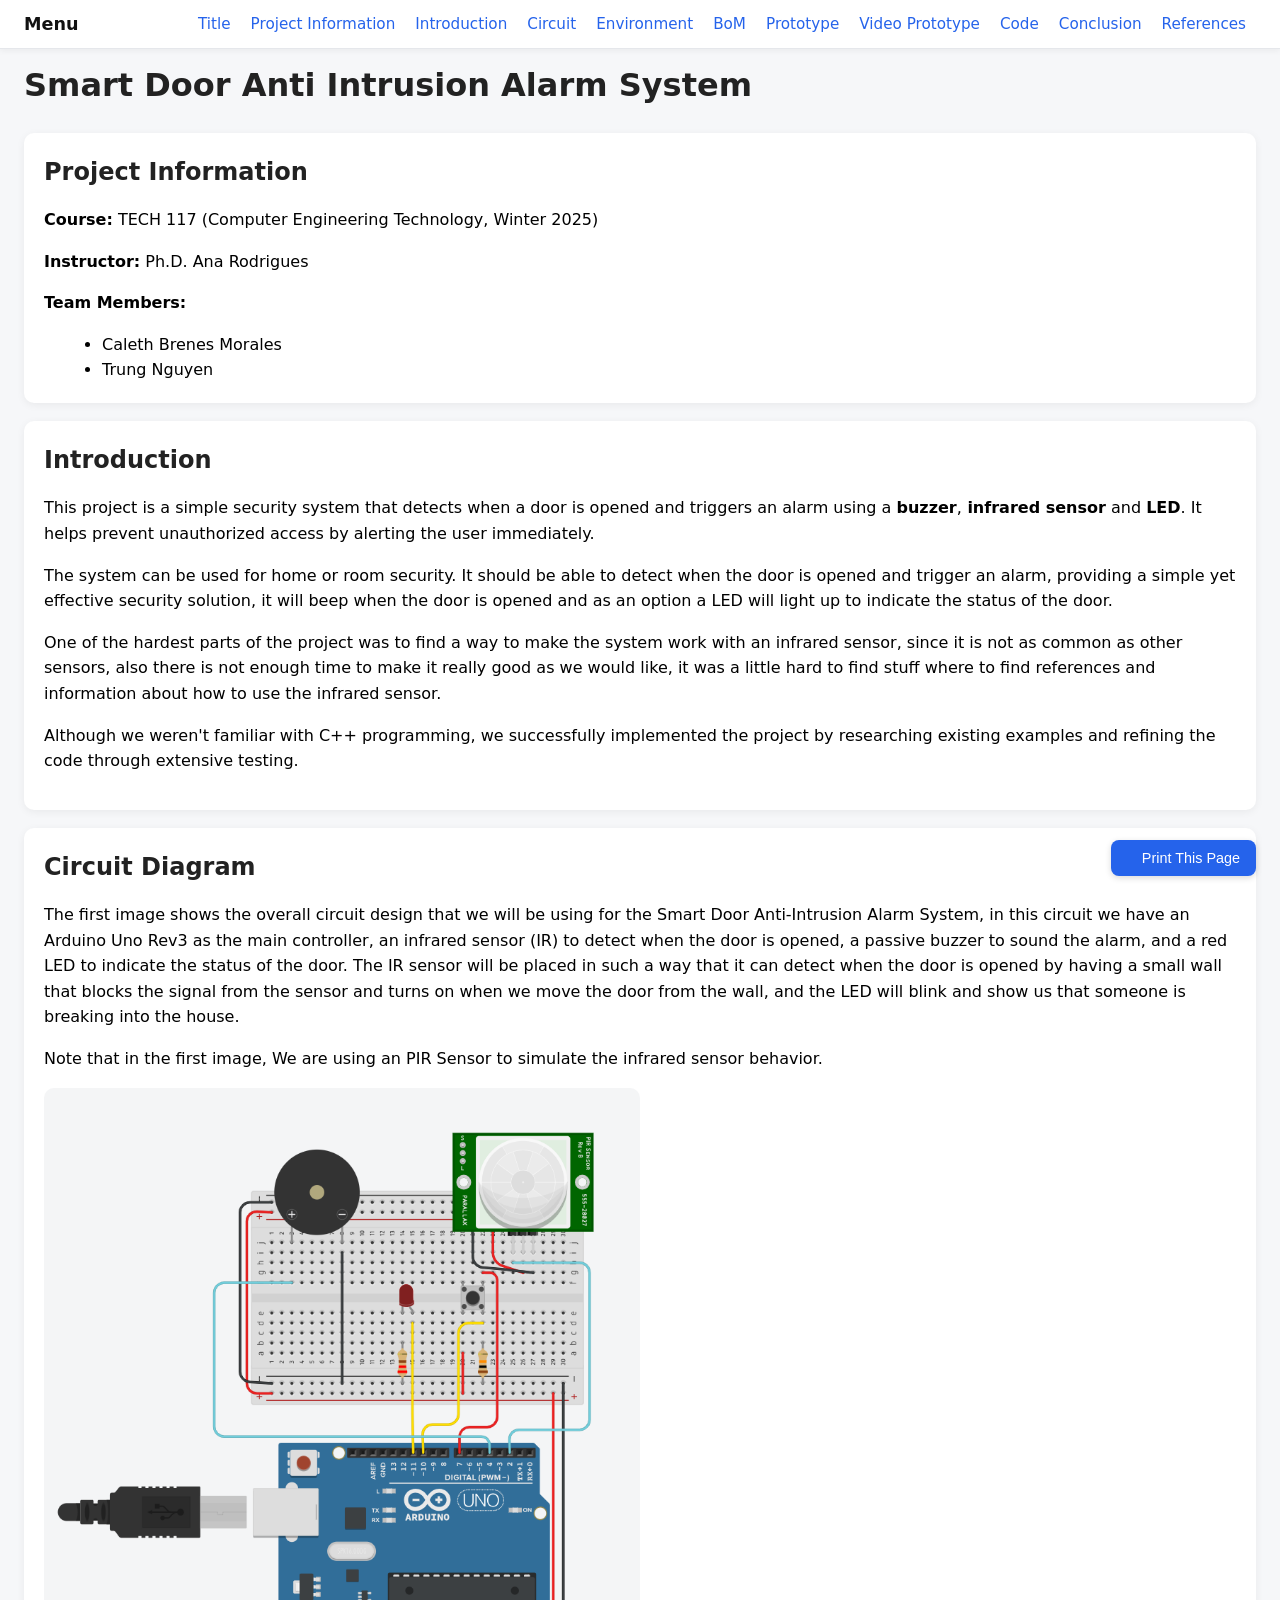
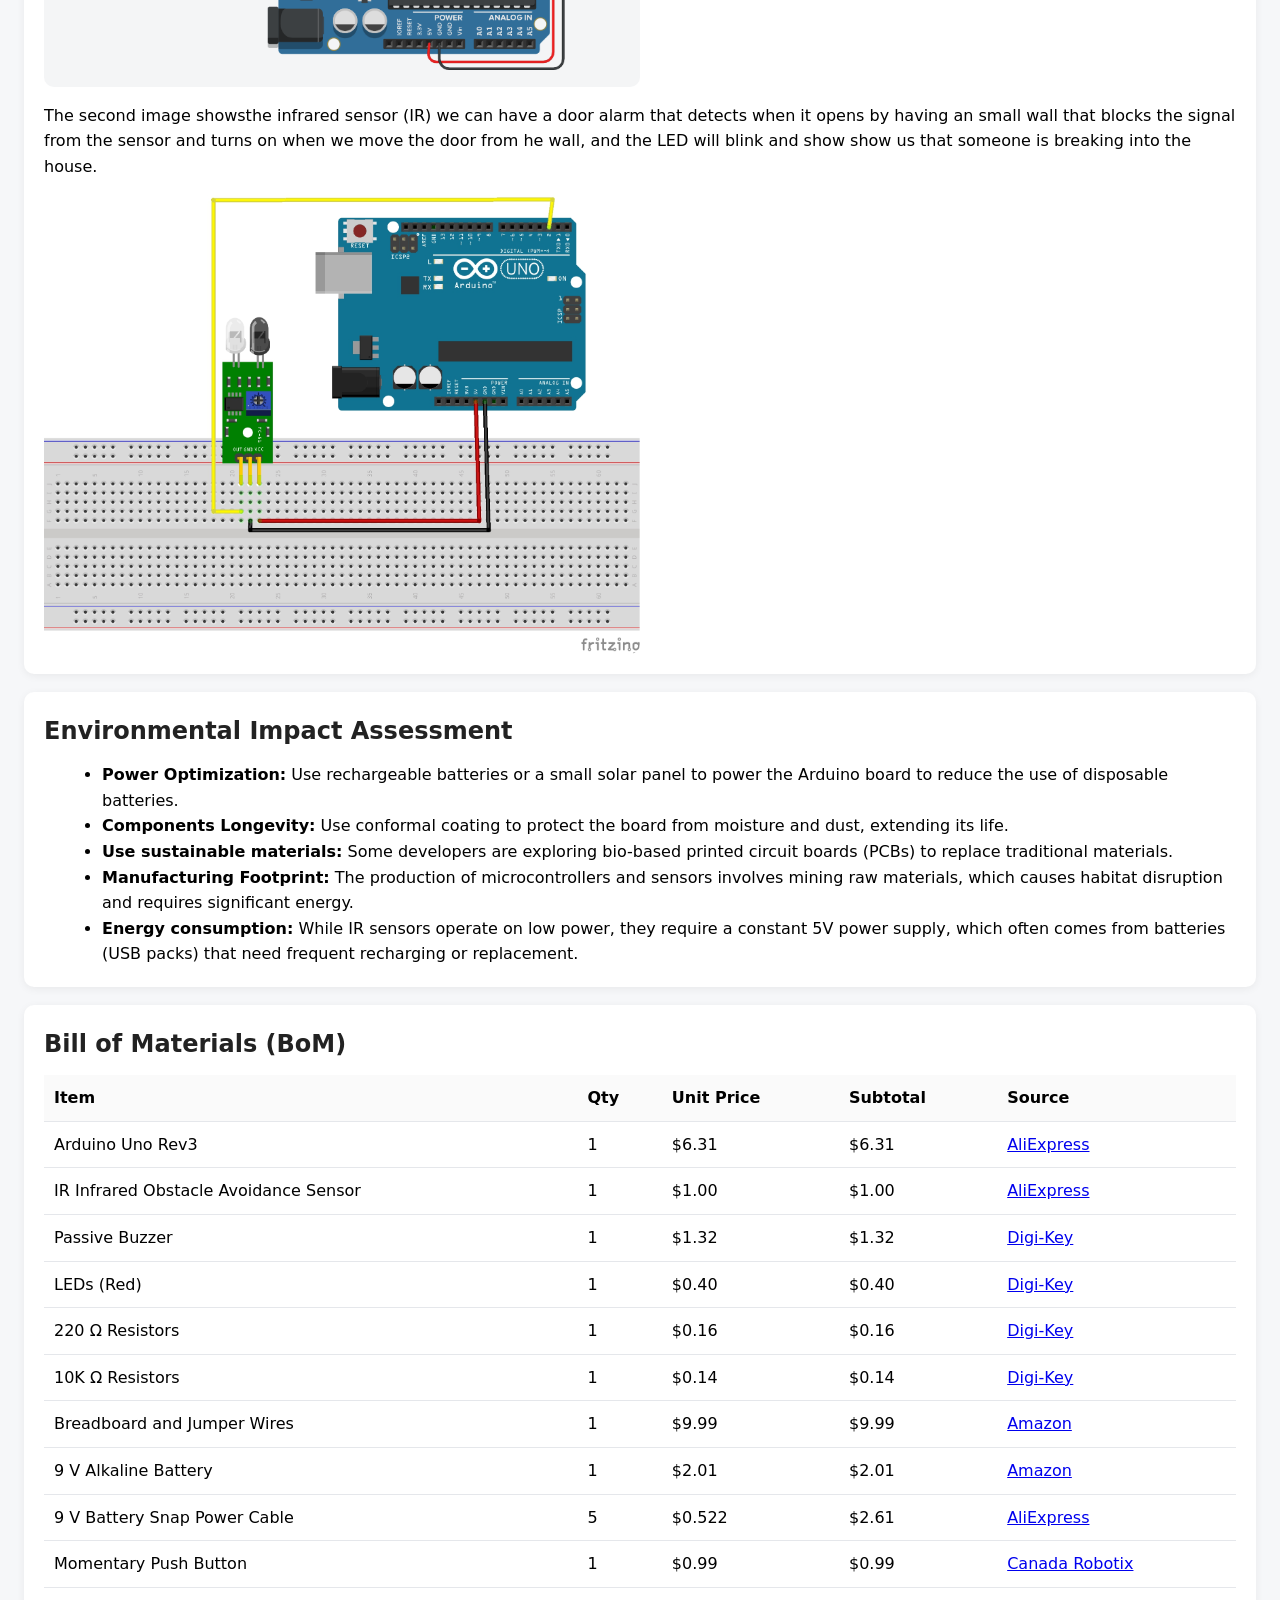
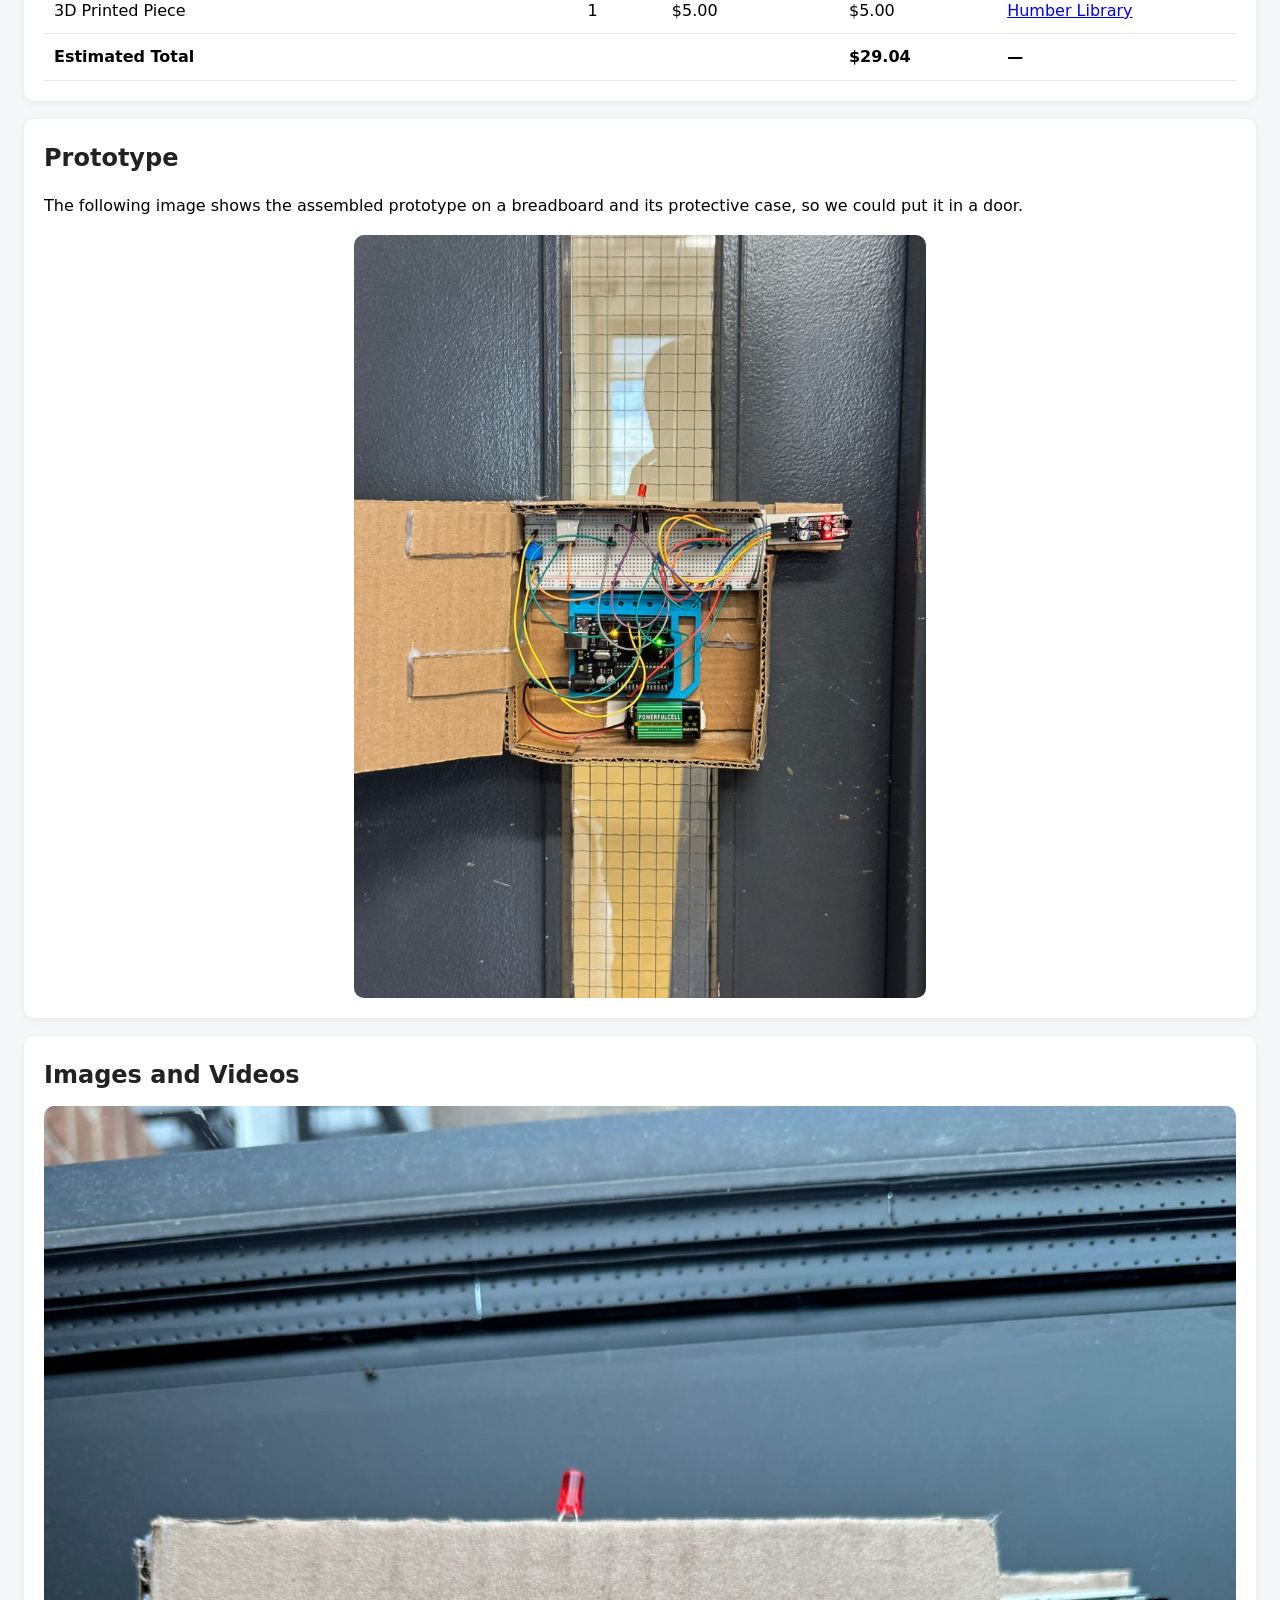
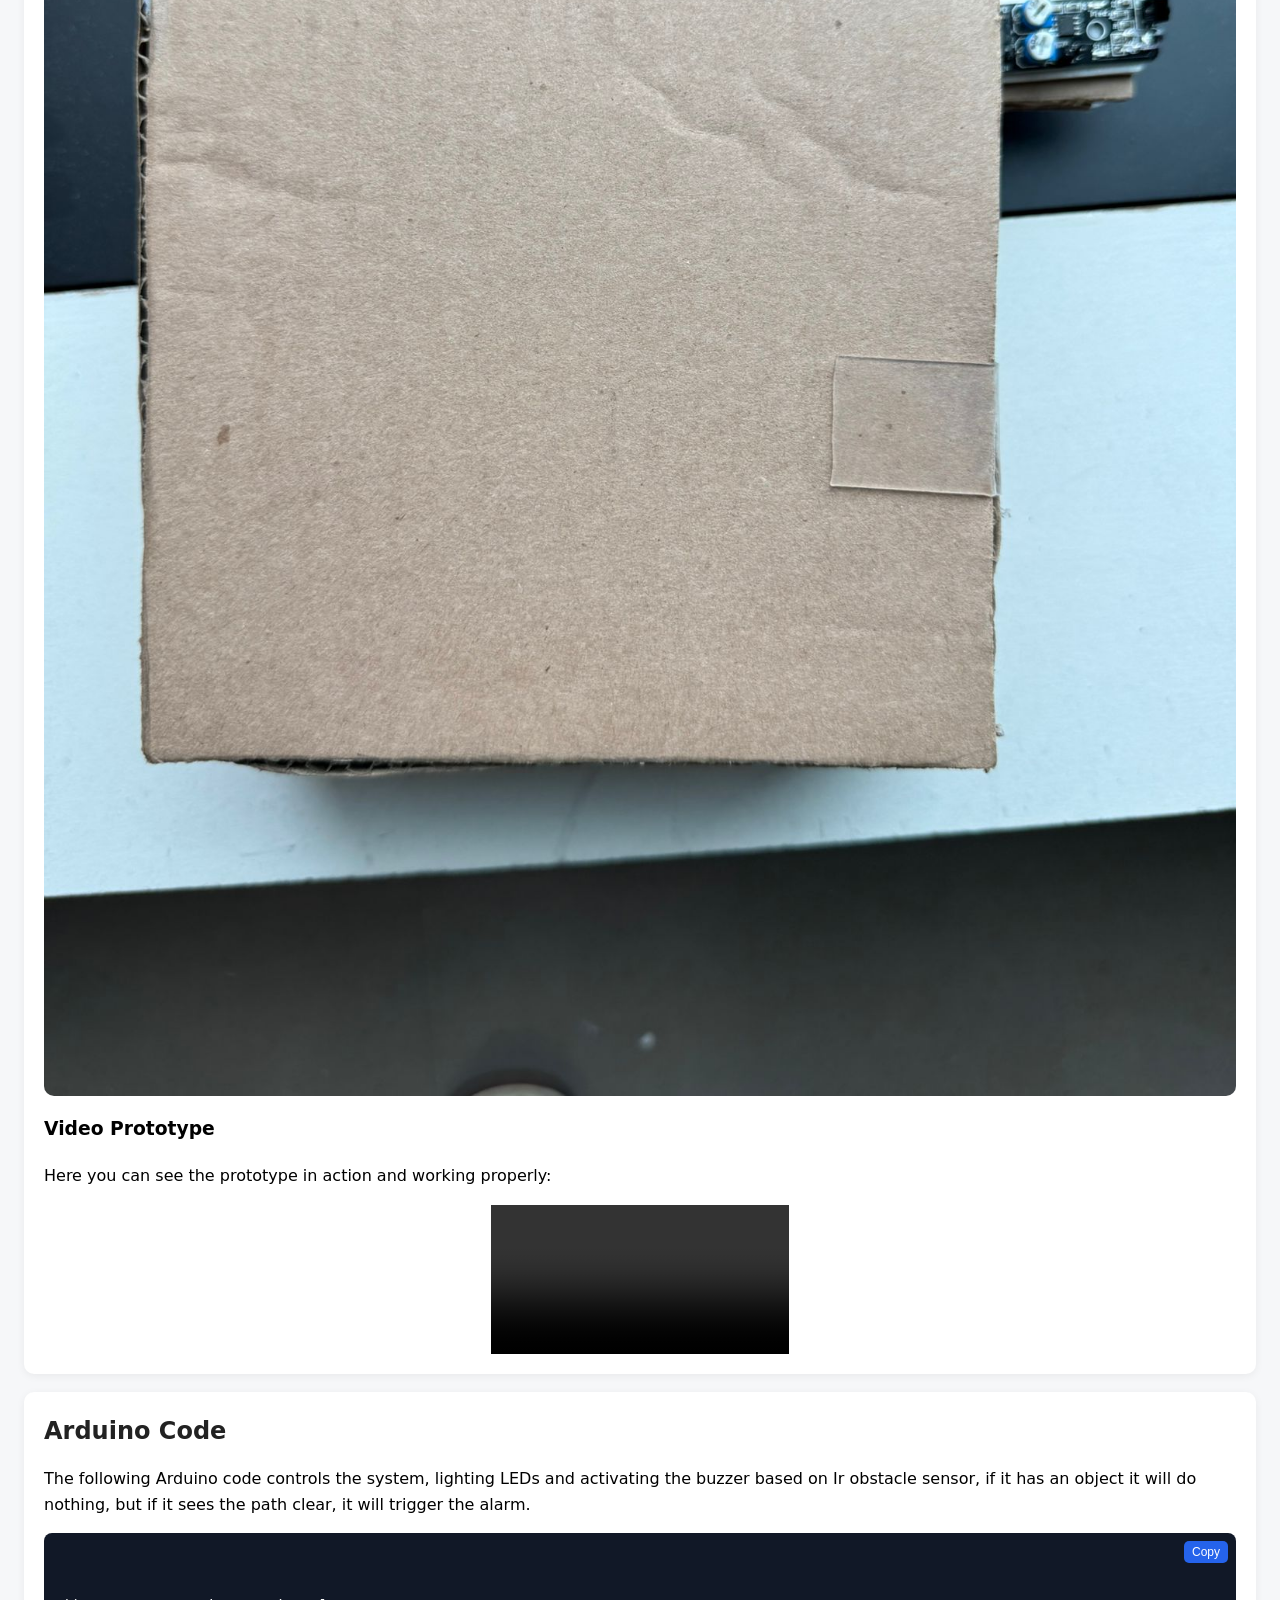
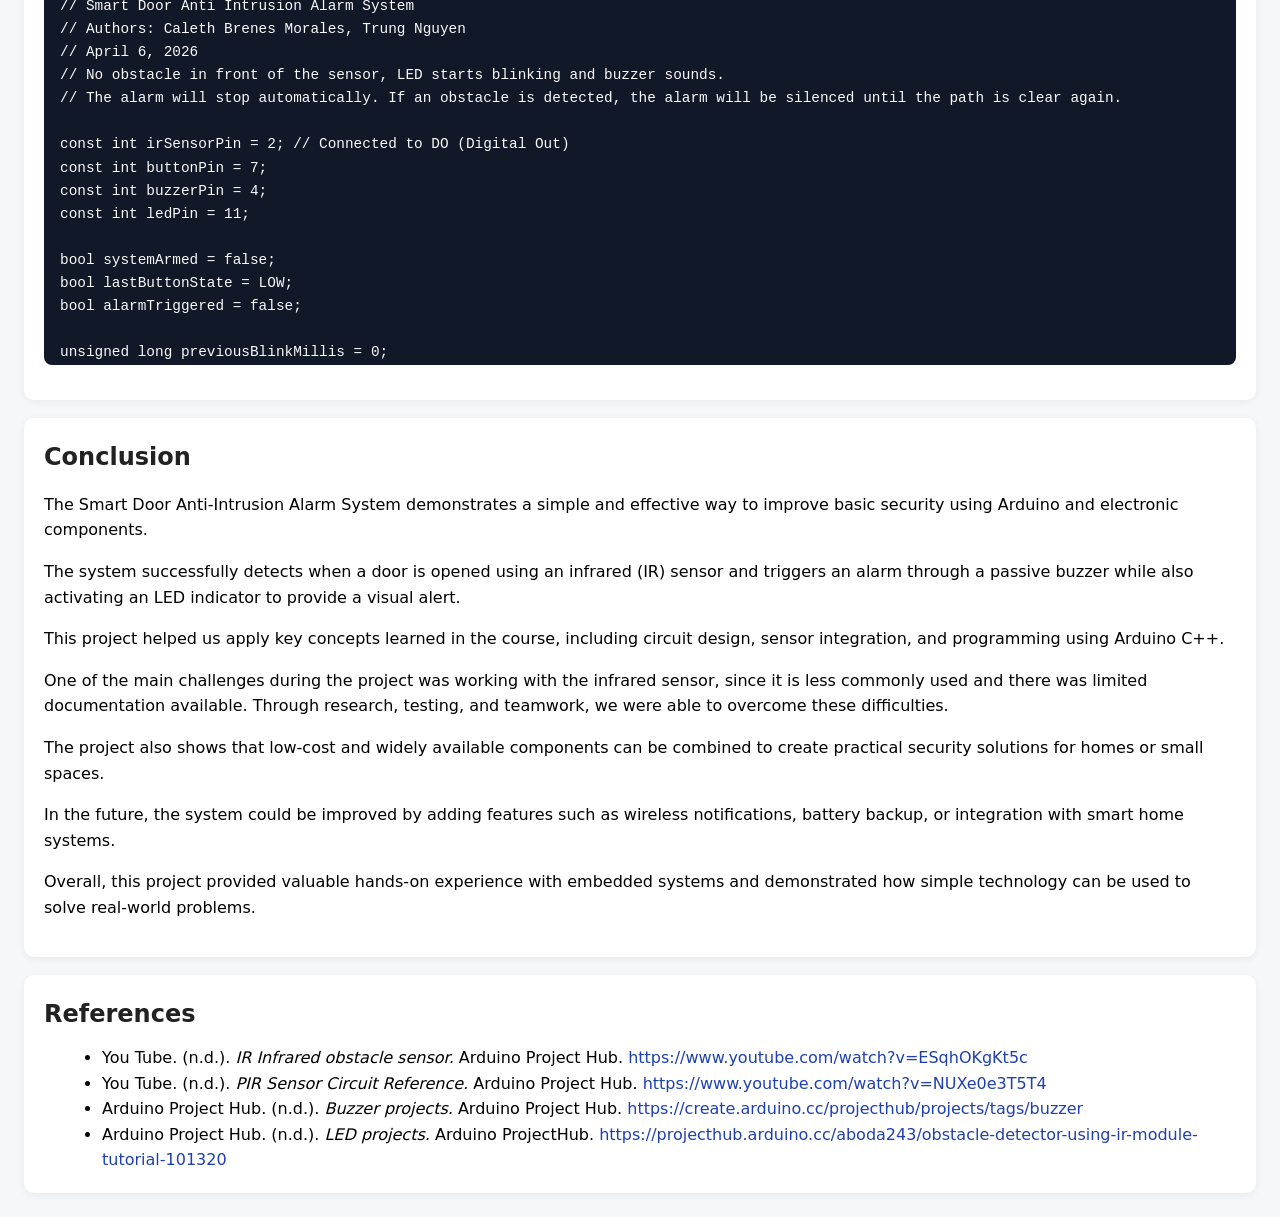
==== commit 11be8657: "Add files via upload" ====
--- a/index.html
+++ b/index.html
@@ -180,12 +180,19 @@
           <td>$0.99</td>
           <td><a href="https://www.canadarobotix.com/products/1881?variant=14423783997489&country=CA&currency=CAD&utm_medium=product_sync&utm_source=google&utm_content=sag_organic&utm_campaign=sag_organic&srsltid=AfmBOoobWmv6FQIX8eAIGt13uALya3rIOhd-mljYMVpXbk-o6AbTxcY4JKA">Canada Robotix</a></td>
         </tr>
+        <tr>
+          <td>3D Printed Piece</td>
+          <td>1</td>
+          <td>$5.00</td>
+          <td>$5.00</td>
+          <td><a href="https://library.humber.ca/idealab">Humber Library</a></td>
+        </tr>
         </tr>
       </tbody>
       <tfoot>
         <tr>
           <td colspan="3">Estimated Total</td>
-          <td>$24.04</td>
+          <td>$29.04</td>
           <td>—</td>
         </tr>
       </tfoot>
@@ -197,14 +204,19 @@
     <p>The following image shows the assembled prototype on a breadboard and its protective case, so we could put it in a door.</p>
     <div class="prototype-gallery">
       <img class="prototype-image" src="Prototype smart door alarm.jpeg" alt="Smart Door Anti Intrusion prototype">
-      <img class="prototype-image" src="Box prototype alarm.jpeg" alt="Box Smart Door Anti Intrusion prototype">
     </div>
+    
+  </section>
+
+  <section id="Images and videos">
+    <h2>Images and Videos</h2>
+    <img class="prototype-image" src="Box prototype alarm.jpeg" alt="Box Smart Door Anti Intrusion prototype">
     <div class="prototype-video">
-      <h3>Video Prototype</h3>
-      <p>Here you can see the prototype in action and working properly:</p>
-      <video controls width="100%" preload="metadata">
-        <source src="Video prototype.mp4" type="video/mp4">
-        Your browser does not support the video tag.
+          <h3>Video Prototype</h3>
+          <p>Here you can see the prototype in action and working properly:</p>
+          <video controls width="100%" preload="metadata">
+            <source src="Video prototype.mp4" type="video/mp4">
+            Your browser does not support the video tag.
       </video>
     </div>
   </section>
